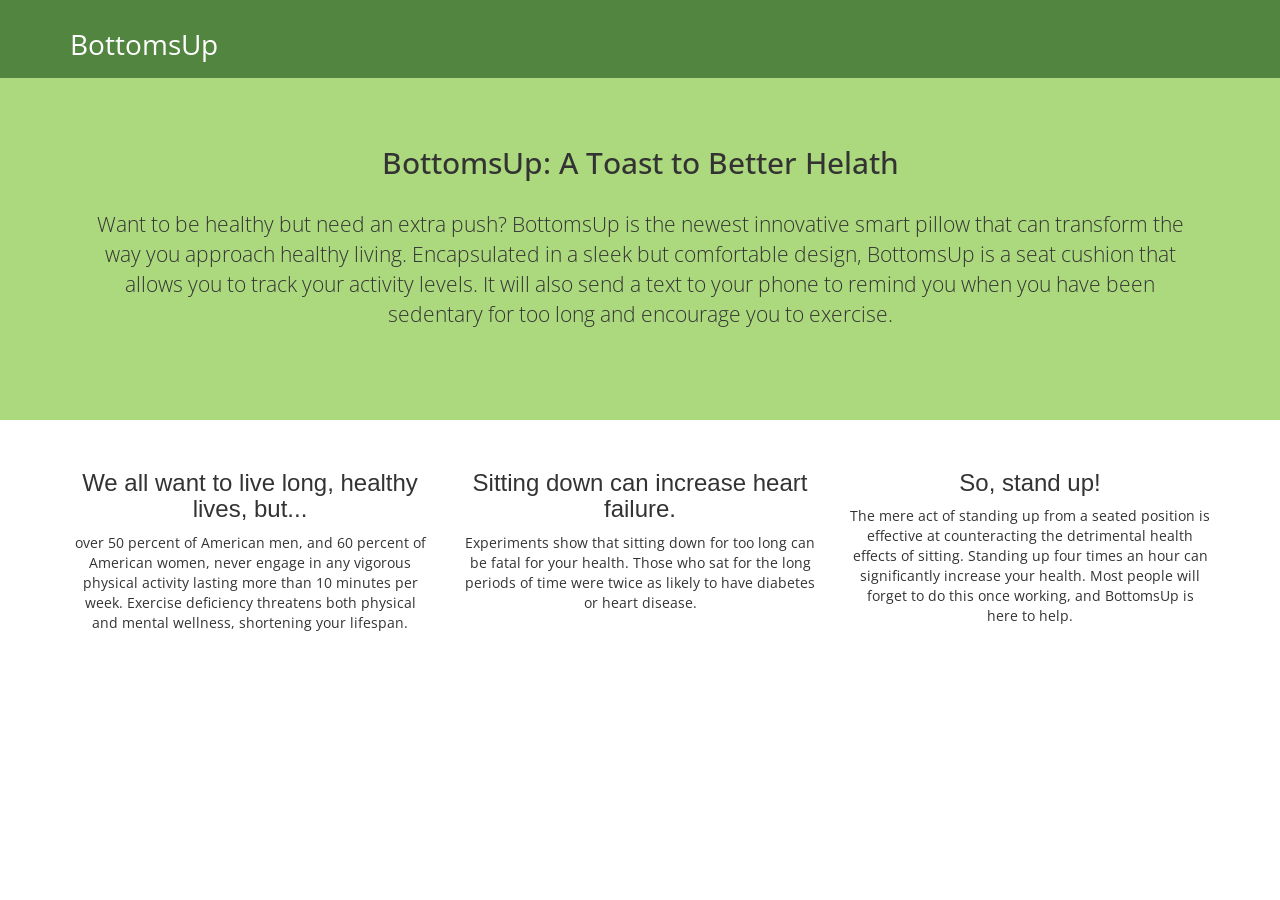
==== index.html @ d42ca1ad "updated wording" ====
<!DOCTYPE html>
<html lang="en">
  <head>
    <meta charset="utf-8">
    <meta http-equiv="X-UA-Compatible" content="IE=edge">
    <meta name="viewport" content="width=device-width, initial-scale=1">
    <meta name="description" content="">
    <meta name="author" content="">
    <link rel="icon" href="../../favicon.ico">

    <title>Bottoms Up</title>

    <!-- Bootstrap core CSS -->
    <link href="dist/css/bootstrap.min.css" rel="stylesheet">
    <!-- Custom styles for this template -->
    <link href='http://fonts.googleapis.com/css?family=Open+Sans' rel='stylesheet' type='text/css'>
    <link href="home.css" rel="stylesheet">
  </head>

  <body>

    <nav id = "menu" class="navbar navbar-inverse navbar-fixed-top" role="navigation">
      <div class="container">
        <div class="navbar-header">
          <button type="button" class="navbar-toggle collapsed" data-toggle="collapse" data-target="#navbar" aria-expanded="false" aria-controls="navbar">
            <span class="sr-only">Toggle navigation</span>
            <span class="icon-bar"></span>
            <span class="icon-bar"></span>
            <span class="icon-bar"></span>
          </button>
          <a class="navbar-brand" href="#">BottomsUp</a>
        </div>
      </div>
    </nav>

    <!-- Header at the top -->
    <div class="jumbotron">
      <div id = "header" class="container">
        <h2>BottomsUp: A Toast to Better Helath</h2><br>
        <p id = "types">Want to be healthy but need an extra push? BottomsUp is the newest innovative smart pillow that can transform the way you approach healthy living. Encapsulated in a sleek but comfortable design, BottomsUp is a seat cushion that allows you to track your activity levels. It will also send a text to your phone to remind you when you have been sedentary for too long and encourage you to exercise.</p>
      </div>
    </div>

    <!--Questions for the Survey -->
    <center>
    <div id = "desc" class="container">
      <div class="row">
        <div class="col-md-4">
          <h3>We all want to live long, healthy lives, but...</h3>
          <p>over 50 percent of American men, and 60 percent of American women, never engage in any vigorous physical activity lasting more than 10 minutes per week. Exercise deficiency threatens both physical and mental wellness, shortening your lifespan.</p>
        </div>
        <div class="col-md-4">
          <h3>Sitting down can increase heart failure.</h3>
          <p>Experiments show that sitting down for too long can be fatal for your health. Those who sat for the long periods of time were twice as likely to have diabetes or heart disease.</p>
       </div>
        <div class="col-md-4">
          <h3>So, stand up!</h3>
          <p>The mere act of standing up from a seated position is effective at counteracting the detrimental health effects of sitting. Standing up four times an hour can significantly increase your health. Most people will forget to do this once working, and BottomsUp is here to help.</p>
        </div>
      </div>

    </div> <!-- /container -->
  </center>


    <!-- Bootstrap core JavaScript
    ================================================== -->
    <!-- Placed at the end of the document so the pages load faster -->
    <script src="https://ajax.googleapis.com/ajax/libs/jquery/1.11.1/jquery.min.js"></script>
    <script src="dist/js/bootstrap.min.js"></script>
    <!-- IE10 viewport hack for Surface/desktop Windows 8 bug -->
    <script src="../../assets/js/ie10-viewport-bug-workaround.js"></script>
    <script src="lib/js/underscore.js"></script>
    <script src="lib/js/backbone.js"></script>
    <script src="chart.js"></script>
    <script src="lib/js/jquery-1.11.1.js"></script>
  </body>
</html>
---- home.css ----
/* Move down content because we have a fixed navbar that is 50px tall */
body {
  padding-top: 50px;
  padding-bottom: 20px;
}

h2, p {
	font-family: 'Open Sans';
}

.range li{
	margin-right: 8%;
	display:inline;
}

#menu {
	background-color: #528540;
	font-family: 'Open Sans';
	border: none;
	padding: 1em;
}

.navbar-brand {
	font-family: 'Open Sans';
	font-size: 2em;
	color: #fff !important;
}

#header {
	font-family: 'Open Sans';
	text-align: center;
	background-color: #ACD97E;
	padding: 2em;
}

.jumbotron {
	background-color: #ACD97E;
}

#desc {
	margin: 2em;
}

#title {
	font-weight: bold;
	position: fixed;
	bottom: 450px;
	left: 41%;
	font-size: 120%;
}

#footer {
	position: fixed;
	bottom: 0px;
}
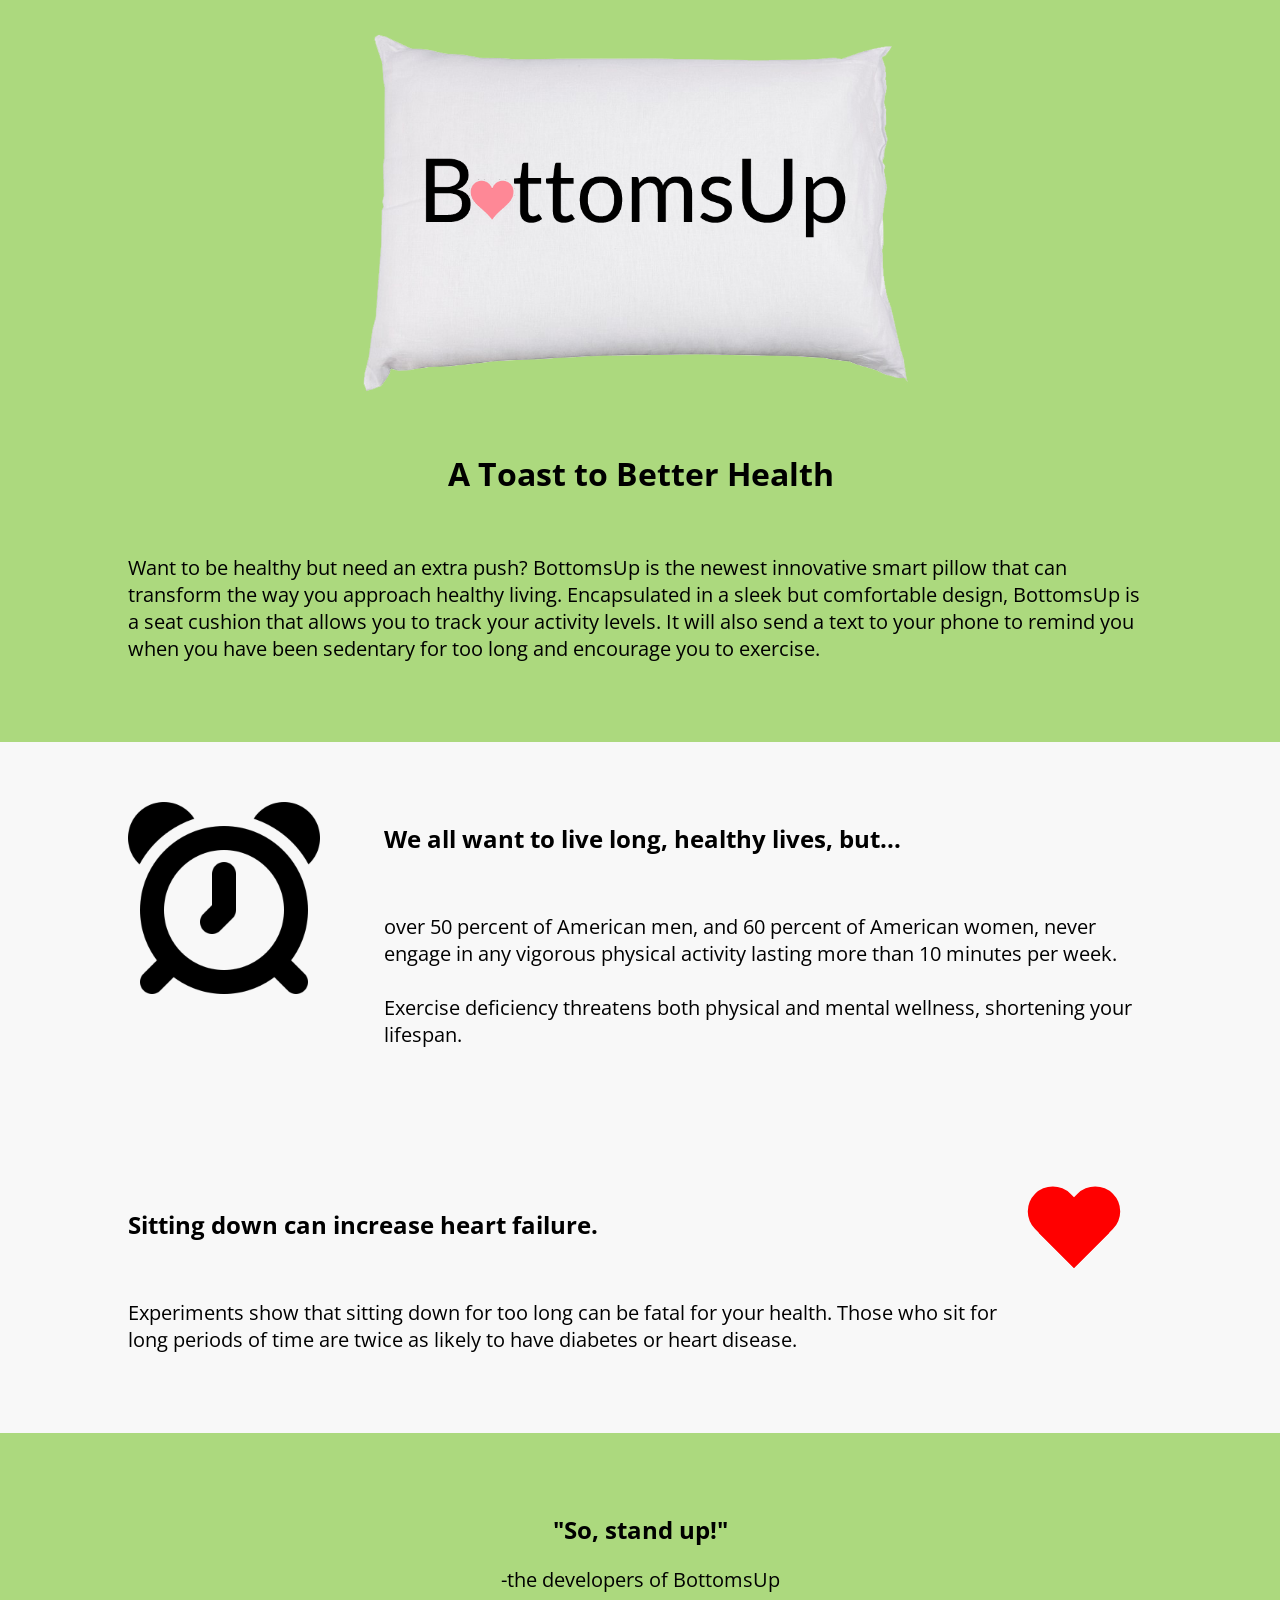
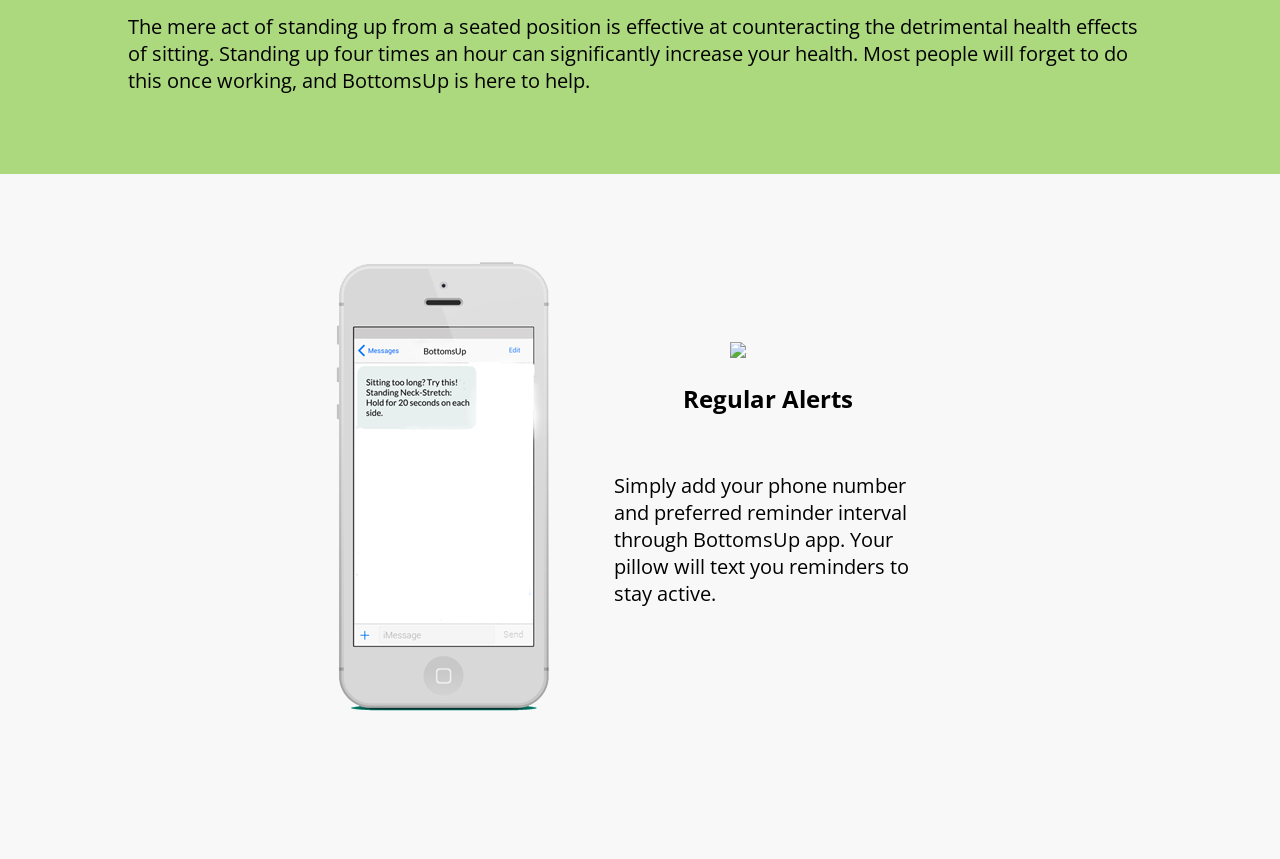
==== commit 36b691dd: "done" ====
--- a/index.html
+++ b/index.html
@@ -10,8 +10,6 @@
 
     <title>Bottoms Up</title>
 
-    <!-- Bootstrap core CSS -->
-    <link href="dist/css/bootstrap.min.css" rel="stylesheet">
     <!-- Custom styles for this template -->
     <link href='http://fonts.googleapis.com/css?family=Open+Sans' rel='stylesheet' type='text/css'>
     <link href="home.css" rel="stylesheet">
@@ -19,48 +17,34 @@
 
   <body>
 
-    <nav id = "menu" class="navbar navbar-inverse navbar-fixed-top" role="navigation">
-      <div class="container">
-        <div class="navbar-header">
-          <button type="button" class="navbar-toggle collapsed" data-toggle="collapse" data-target="#navbar" aria-expanded="false" aria-controls="navbar">
-            <span class="sr-only">Toggle navigation</span>
-            <span class="icon-bar"></span>
-            <span class="icon-bar"></span>
-            <span class="icon-bar"></span>
-          </button>
-          <a class="navbar-brand" href="#">BottomsUp</a>
+    <!-- Header at the top -->
+        <img src="pillow.png" id="pillow"> 
+
+        <h1>A Toast to Better Health</h1><br>
+        <p id="descrip">Want to be healthy but need an extra push? BottomsUp is the newest innovative smart pillow that can transform the way you approach healthy living. Encapsulated in a sleek but comfortable design, BottomsUp is a seat cushion that allows you to track your activity levels. It will also send a text to your phone to remind you when you have been sedentary for too long and encourage you to exercise.</p>
+        <div id="first">
+          <img src="time.png" id="time"> 
+          <h2 id = "one">We all want to live long, healthy lives, but...</h2><br>
+          <p id = "one">over 50 percent of American men, and 60 percent of American women, never engage in any vigorous physical activity lasting more than 10 minutes per week. <br><br>Exercise deficiency threatens both physical and mental wellness, shortening your lifespan.</p>
         </div>
-      </div>
-    </nav>
-
-    <!-- Header at the top -->
-    <div class="jumbotron">
-      <div id = "header" class="container">
-        <h2>BottomsUp: A Toast to Better Helath</h2><br>
-        <p id = "types">Want to be healthy but need an extra push? BottomsUp is the newest innovative smart pillow that can transform the way you approach healthy living. Encapsulated in a sleek but comfortable design, BottomsUp is a seat cushion that allows you to track your activity levels. It will also send a text to your phone to remind you when you have been sedentary for too long and encourage you to exercise.</p>
-      </div>
-    </div>
-
-    <!--Questions for the Survey -->
-    <center>
-    <div id = "desc" class="container">
-      <div class="row">
-        <div class="col-md-4">
-          <h3>We all want to live long, healthy lives, but...</h3>
-          <p>over 50 percent of American men, and 60 percent of American women, never engage in any vigorous physical activity lasting more than 10 minutes per week. Exercise deficiency threatens both physical and mental wellness, shortening your lifespan.</p>
-        </div>
-        <div class="col-md-4">
-          <h3>Sitting down can increase heart failure.</h3>
-          <p>Experiments show that sitting down for too long can be fatal for your health. Those who sat for the long periods of time were twice as likely to have diabetes or heart disease.</p>
+        <div id="second">
+          <div class='heart animated css'></div> 
+          <h2>Sitting down can increase heart failure.</h2><br>
+          <p id = "two">Experiments show that sitting down for too long can be fatal for your health. Those who sit for long periods of time are twice as likely to have diabetes or heart disease.</p>
        </div>
-        <div class="col-md-4">
-          <h3>So, stand up!</h3>
+        <div id = "third">          
+          <h2 align = "center">"So, stand up!"</h2>
+          <p align = "center">-the developers of BottomsUp</p>
           <p>The mere act of standing up from a seated position is effective at counteracting the detrimental health effects of sitting. Standing up four times an hour can significantly increase your health. Most people will forget to do this once working, and BottomsUp is here to help.</p>
         </div>
-      </div>
-
-    </div> <!-- /container -->
-  </center>
+        <div id = "fourth">
+          <img src="phone.png" id="phone"> 
+          <div id="textFour">
+          <img id="megaphone" src="https://az649790.vo.msecnd.net/www/image/d972845bb41241f49a0b3198c2861a57/megaphone_1.png">
+          <h2 align = "center">Regular Alerts</h2><br>
+          <p>Simply add your phone number and preferred reminder interval through BottomsUp app. Your pillow will text you reminders to stay active. </p>
+          </div>
+        </div>
 
 
     <!-- Bootstrap core JavaScript
@@ -70,9 +54,6 @@
     <script src="dist/js/bootstrap.min.js"></script>
     <!-- IE10 viewport hack for Surface/desktop Windows 8 bug -->
     <script src="../../assets/js/ie10-viewport-bug-workaround.js"></script>
-    <script src="lib/js/underscore.js"></script>
-    <script src="lib/js/backbone.js"></script>
-    <script src="chart.js"></script>
     <script src="lib/js/jquery-1.11.1.js"></script>
   </body>
 </html>
--- a/home.css
+++ b/home.css
@@ -1,55 +1,198 @@
 /* Move down content because we have a fixed navbar that is 50px tall */
 body {
-  padding-top: 50px;
-  padding-bottom: 20px;
+  background-color: #ACD97E;
+  margin: 0px;
 }
 
-h2, p {
-	font-family: 'Open Sans';
+#pillow {
+	position: relative;
+	width: 50%;
+	height: auto;
+	margin-left: 25%;
 }
 
-.range li{
-	margin-right: 8%;
-	display:inline;
+h1{
+	font-family: 'Open Sans';
+	font-weight: bold;
+	margin-left: 35%;
+	margin-right: 30%;
 }
 
-#menu {
-	background-color: #528540;
+p {
 	font-family: 'Open Sans';
-	border: none;
-	padding: 1em;
+	margin-left: 10%;
+	margin-right: 10%;
+	font-size: 20px;
 }
 
-.navbar-brand {
-	font-family: 'Open Sans';
-	font-size: 2em;
-	color: #fff !important;
+#descrip {
+	padding-bottom: 60px;
 }
 
-#header {
+h2 {
 	font-family: 'Open Sans';
-	text-align: center;
-	background-color: #ACD97E;
-	padding: 2em;
+	font-weight: bold;
+	margin-left: 10%;
+	margin-right: 10%;
 }
 
-.jumbotron {
-	background-color: #ACD97E;
+#first{
+	background-color: #F8F8F8;
+	padding-top: 60px;
+	padding-bottom: 60px;
+	height: 160%;
 }
 
-#desc {
-	margin: 2em;
+#one {
+	margin-left: 30%;
+}
+#time {
+	float: left;
+	width: 15%;
+	height: auto;
+	margin-left: 10%;
+}
+#second {
+	background-color: #F8F8F8;
+	padding-top: 60px;
+	padding-bottom: 60px;
 }
 
-#title {
-	font-weight: bold;
-	position: fixed;
-	bottom: 450px;
-	left: 41%;
-	font-size: 120%;
+#two {
+	margin-right: 20%;
+}
+/* Most of the heart's CSS came from the Shapes of CSS  */
+/* http://css-tricks.com/examples/ShapesOfCSS/          */
+.heart {
+	float: right;
+	width: 15%;
+	height: auto;
+	margin-right: 5%;
+	padding-top: 5px;
+  
+  -webkit-transform: scale(1);
+  -ms-transform: scale(1);
+  -o-transform: scale(1);
+  -moz-transform: scale(1);
+  transform: scale(1);
+  -webkit-transform-origin: center center;
+  -moz-transform-origin: center center;
+  -ms-transform-origin: center center;
+  -o-transform-origin: center center;
+  transition: all 1s; 
+}
+.heart.css {  
+  -webkit-animation-delay:1s;
+  -moz-animation-delay:1s;
+  -ms-animation-delay:1s;
+  -o-animation-delay:1s;
+  animation-dely:1s;
+}
+.heart.animated {
+  -webkit-animation: 1600ms pulsate infinite alternate ease-in-out;
+  -moz-animation: 1600ms pulsate infinite alternate ease-in-out;
+  -ms-animation: 1600ms pulsate infinite alternate ease-in-out;
+  -o-animation: 1600ms pulsate infinite alternate ease-in-out;
+  animation: 1600ms pulsate infinite alternate ease-in-out;
+}
+.heart:before,
+.heart:after { 
+  position: absolute; 
+  content: "";
+  left: 50px;
+  top: 0;
+  width: 50px;
+  height: 80px;
+  background: red;
+  -moz-border-radius: 50px 50px 0 0;
+  border-radius: 50px 50px 0 0;
+  -webkit-transform: rotate(-45deg);
+     -moz-transform: rotate(-45deg);
+      -ms-transform: rotate(-45deg);
+       -o-transform: rotate(-45deg);
+          transform: rotate(-45deg);
+  -webkit-transform-origin: 0 100%;
+     -moz-transform-origin: 0 100%;
+      -ms-transform-origin: 0 100%;
+       -o-transform-origin: 0 100%;
+          transform-origin: 0 100%;
+}
+.heart:after {
+  left: 0;
+  -webkit-transform: rotate(45deg);
+     -moz-transform: rotate(45deg);
+      -ms-transform: rotate(45deg);
+       -o-transform: rotate(45deg);
+          transform: rotate(45deg);
+  -webkit-transform-origin: 100% 100%;
+     -moz-transform-origin: 100% 100%;
+      -ms-transform-origin: 100% 100%;
+       -o-transform-origin: 100% 100%;
+          transform-origin :100% 100%;
+}
+.heart.css:hover {
+  -webkit-transform: scale(2);
+  -moz-transform: scale(2);
+  -ms-transform: scale(2);
+  -o-transform: scale(2);
+  transform: scale(2);
+  -webkit-animation:'';
+  -moz-animation:none;
+  -ms-animation:'';
+  -o-animation:'';
+  animation:'';
 }
 
-#footer {
-	position: fixed;
-	bottom: 0px;
-}+@keyframes pulsate {
+  0% { transform: scale(1); }
+  50% { transform: scale(1.3); }
+  100% { transform: scale(1); }
+}
+@-webkit-keyframes pulsate {
+  0% { -webkit-transform: scale(1); }
+  50% { -webkit-transform: scale(1.3); }
+  100% { -webkit-transform: scale(1); }
+}
+@-moz-keyframes pulsate {
+  0% { -moz-transform: scale(1); }
+  50% { -moz-transform: scale(1.3); }
+  100% { -moz-transform: scale(1); }  
+}
+@-ms-keyframes pulsate {
+  0% { -ms-transform: scale(1); }
+  50% { -ms-transform: scale(1.3); }
+  100% { -ms-transform: scale(1); }  
+}
+@-o-keyframes pulsate {
+  0% { -o-transform: scale(1); }
+  50% { -o-transform: scale(1.3); }
+  100% { -o-transform: scale(1); }  
+}
+
+
+#third{
+	padding-bottom: 60px;
+	padding-top: 60px;
+}
+
+#phone{
+	margin-left:25%;
+}
+
+#fourth {
+	background-color: #F8F8F8;
+	width: 100%;
+	padding-top: 60px;
+	height: 625px;
+}
+
+#megaphone {
+	margin-left: 40%;
+}
+
+#textFour{
+	margin-left: 45%;
+	margin-right: 25%;
+	margin-top: -400px;
+	padding-bottom: 20px;
+}
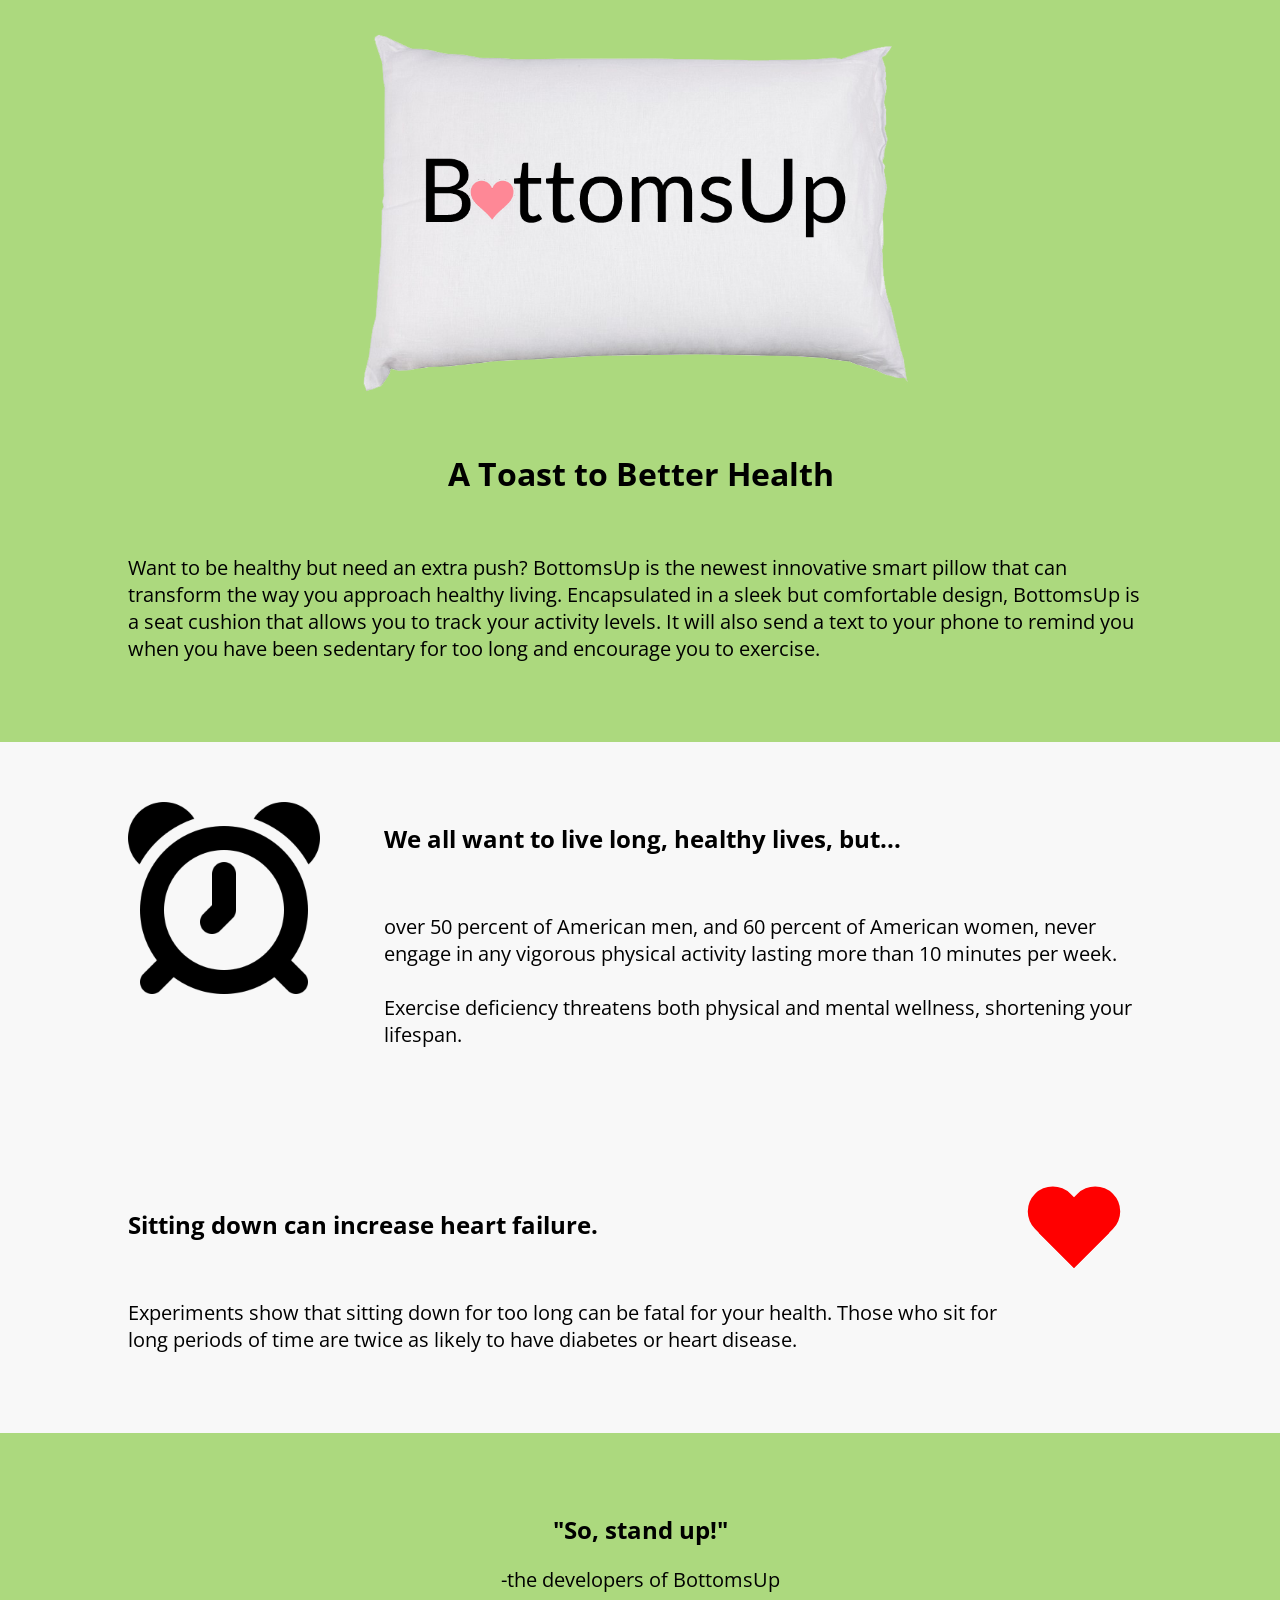
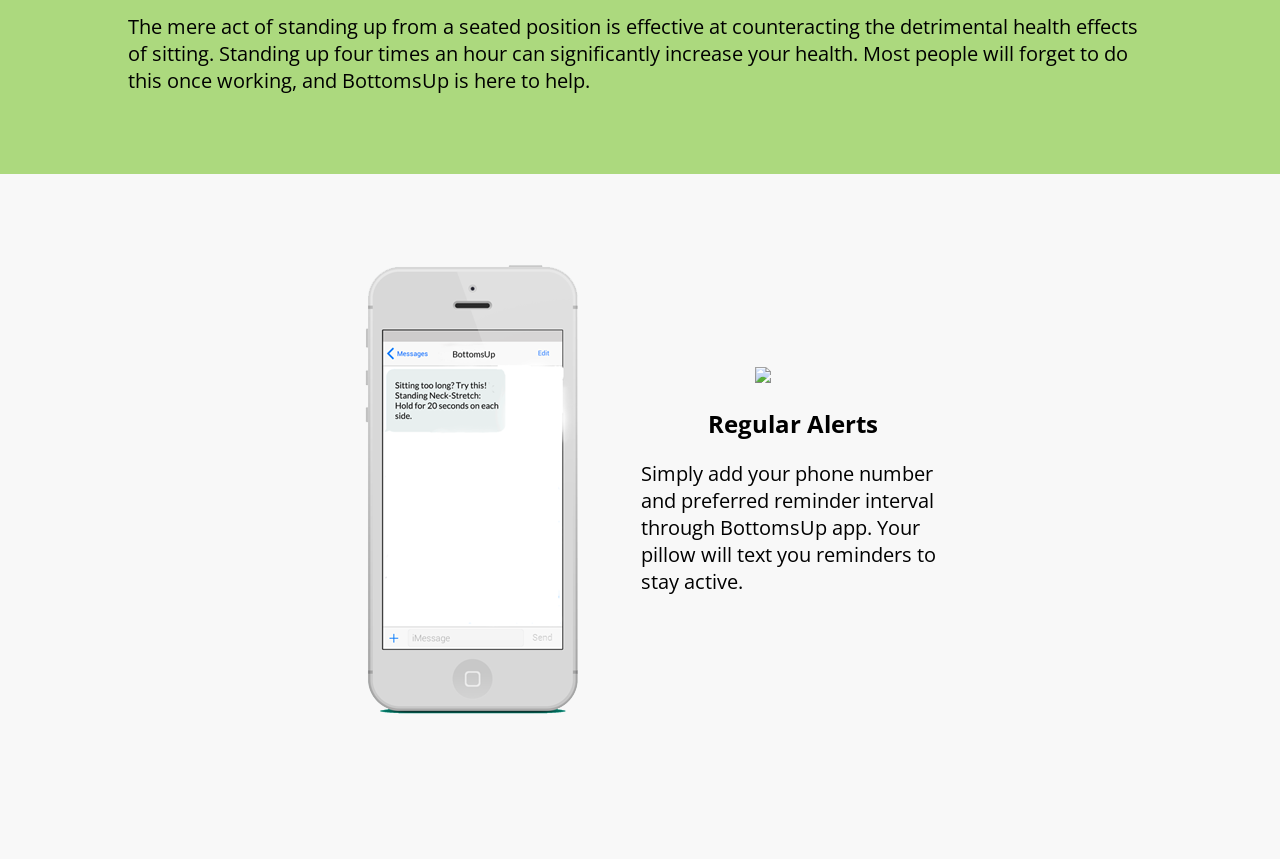
==== commit aa3d4df2: "style edits" ====
--- a/index.html
+++ b/index.html
@@ -38,12 +38,16 @@
           <p>The mere act of standing up from a seated position is effective at counteracting the detrimental health effects of sitting. Standing up four times an hour can significantly increase your health. Most people will forget to do this once working, and BottomsUp is here to help.</p>
         </div>
         <div id = "fourth">
-          <img src="phone.png" id="phone"> 
-          <div id="textFour">
+          <table>
+          <tr>
+          <td><img src="phone.png" id="phone"> </td>
+          <td><div id="textFour">
           <img id="megaphone" src="https://az649790.vo.msecnd.net/www/image/d972845bb41241f49a0b3198c2861a57/megaphone_1.png">
-          <h2 align = "center">Regular Alerts</h2><br>
+          <h2 align = "center">Regular Alerts</h2>
           <p>Simply add your phone number and preferred reminder interval through BottomsUp app. Your pillow will text you reminders to stay active. </p>
-          </div>
+          </div></td>
+          </tr>
+          <table>
         </div>
 
 
--- a/home.css
+++ b/home.css
@@ -175,10 +175,6 @@
 	padding-top: 60px;
 }
 
-#phone{
-	margin-left:25%;
-}
-
 #fourth {
 	background-color: #F8F8F8;
 	width: 100%;
@@ -187,12 +183,10 @@
 }
 
 #megaphone {
-	margin-left: 40%;
+  padding-left: 40%;
 }
 
-#textFour{
-	margin-left: 45%;
-	margin-right: 25%;
-	margin-top: -400px;
-	padding-bottom: 20px;
-}
+table{
+  margin-left: 27%;
+  width: 50%;
+}
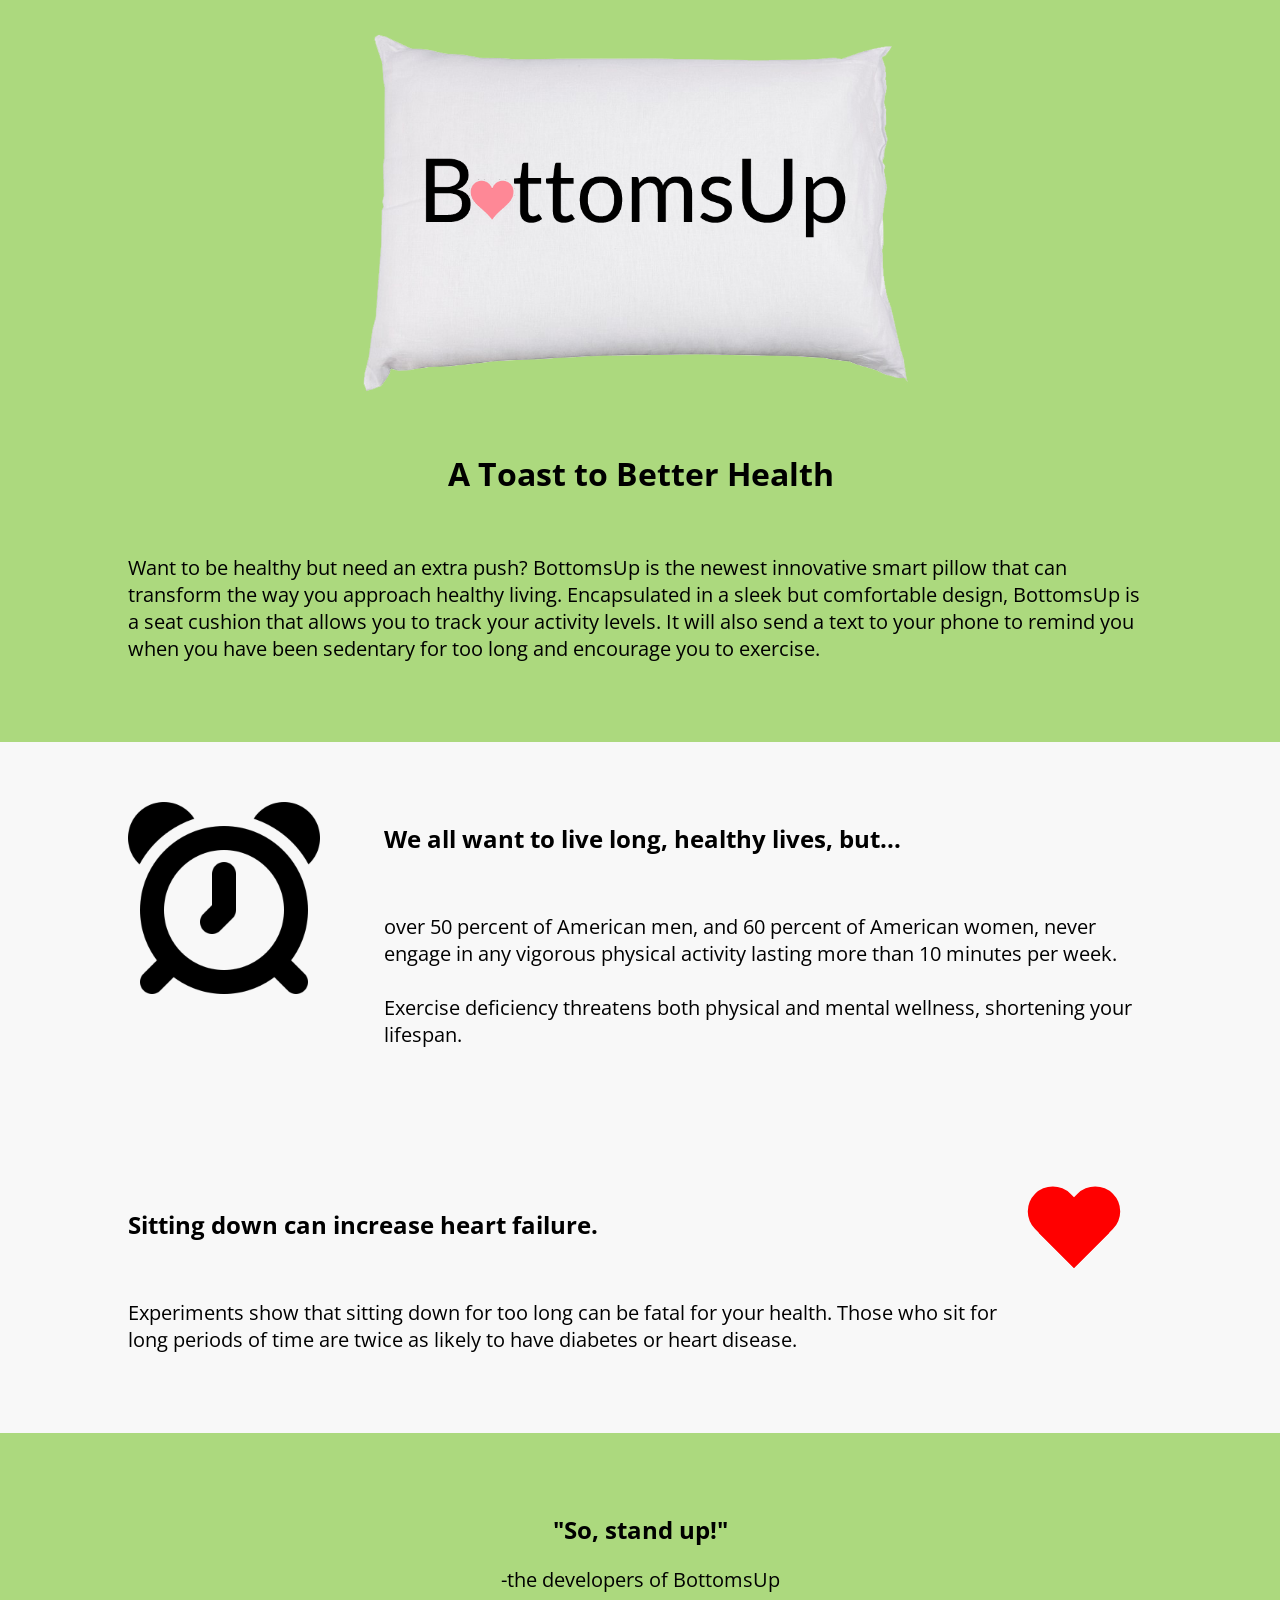
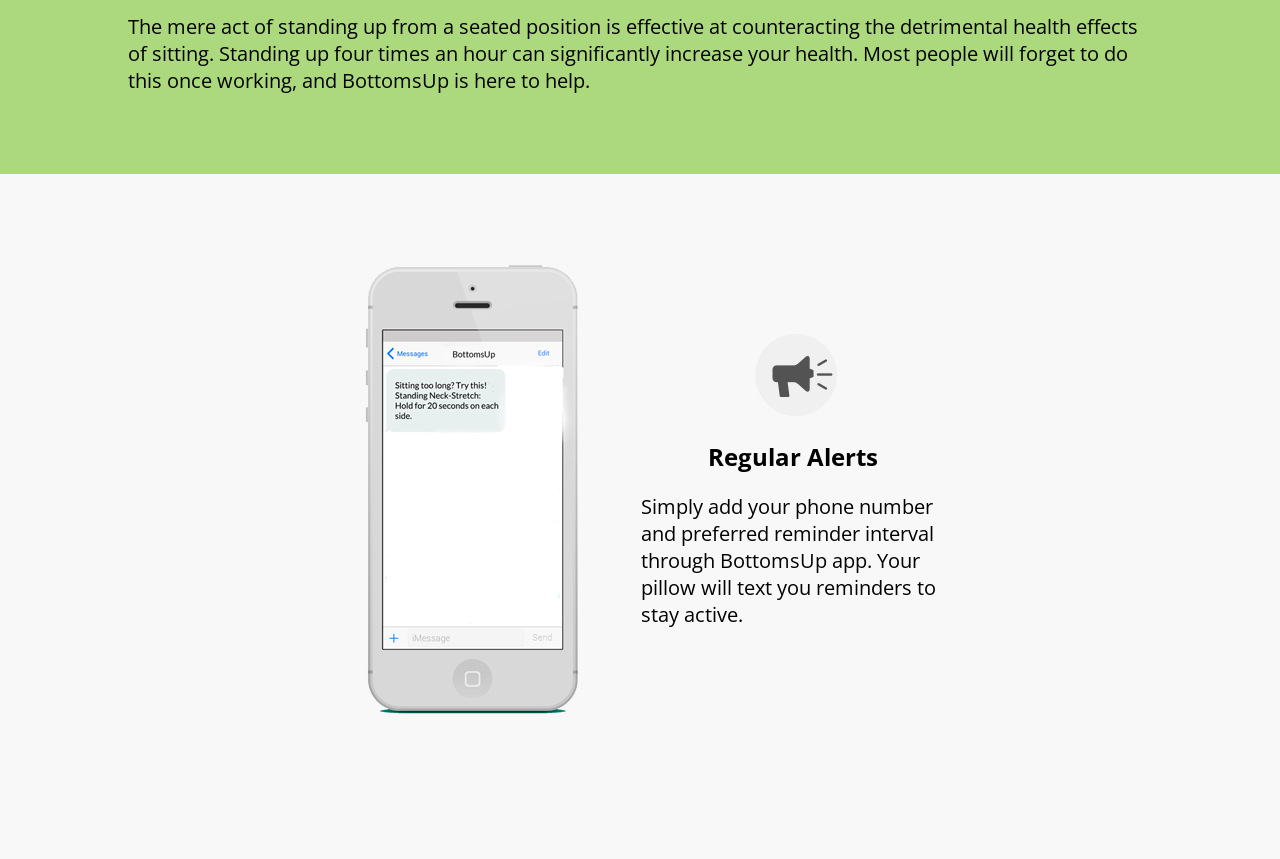
==== commit e76c04ea: "style edits" ====
--- a/index.html
+++ b/index.html
@@ -42,7 +42,7 @@
           <tr>
           <td><img src="phone.png" id="phone"> </td>
           <td><div id="textFour">
-          <img id="megaphone" src="https://az649790.vo.msecnd.net/www/image/d972845bb41241f49a0b3198c2861a57/megaphone_1.png">
+          <img id="megaphone" src="megaphone.png">
           <h2 align = "center">Regular Alerts</h2>
           <p>Simply add your phone number and preferred reminder interval through BottomsUp app. Your pillow will text you reminders to stay active. </p>
           </div></td>
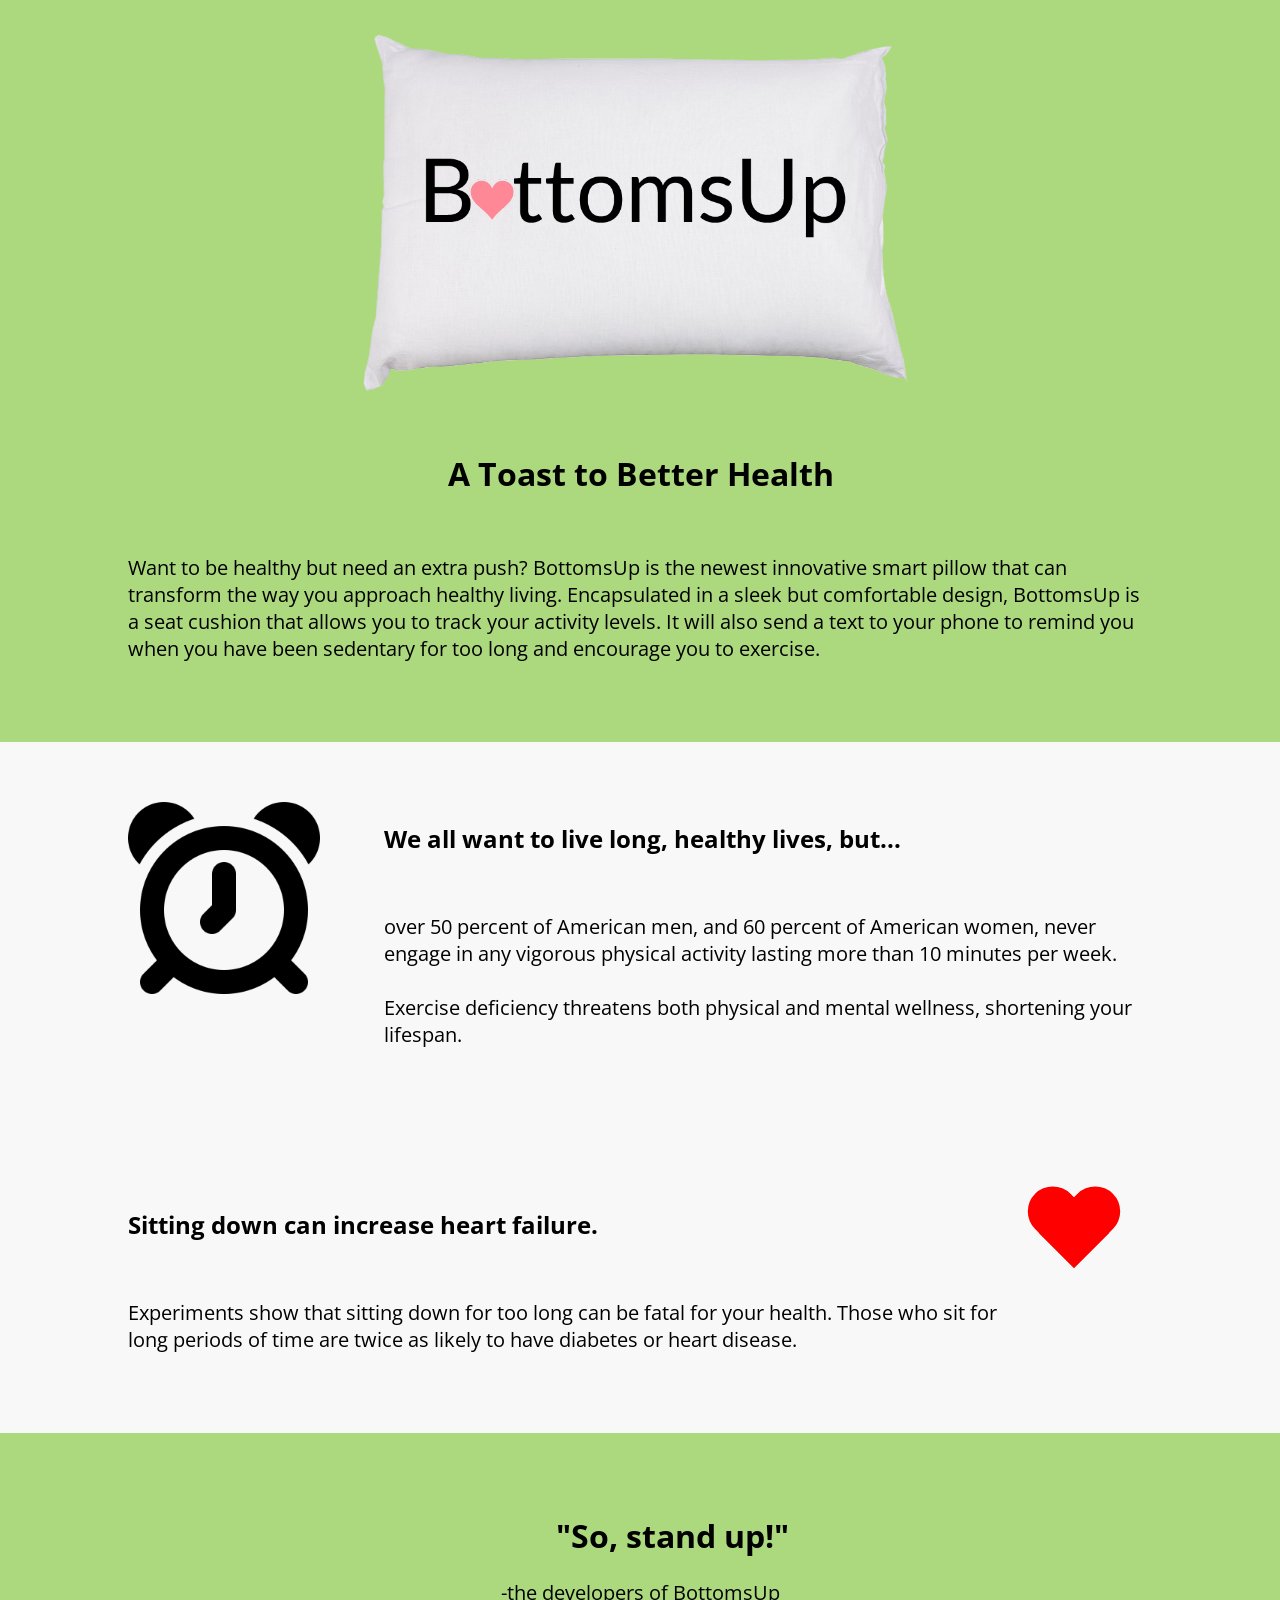
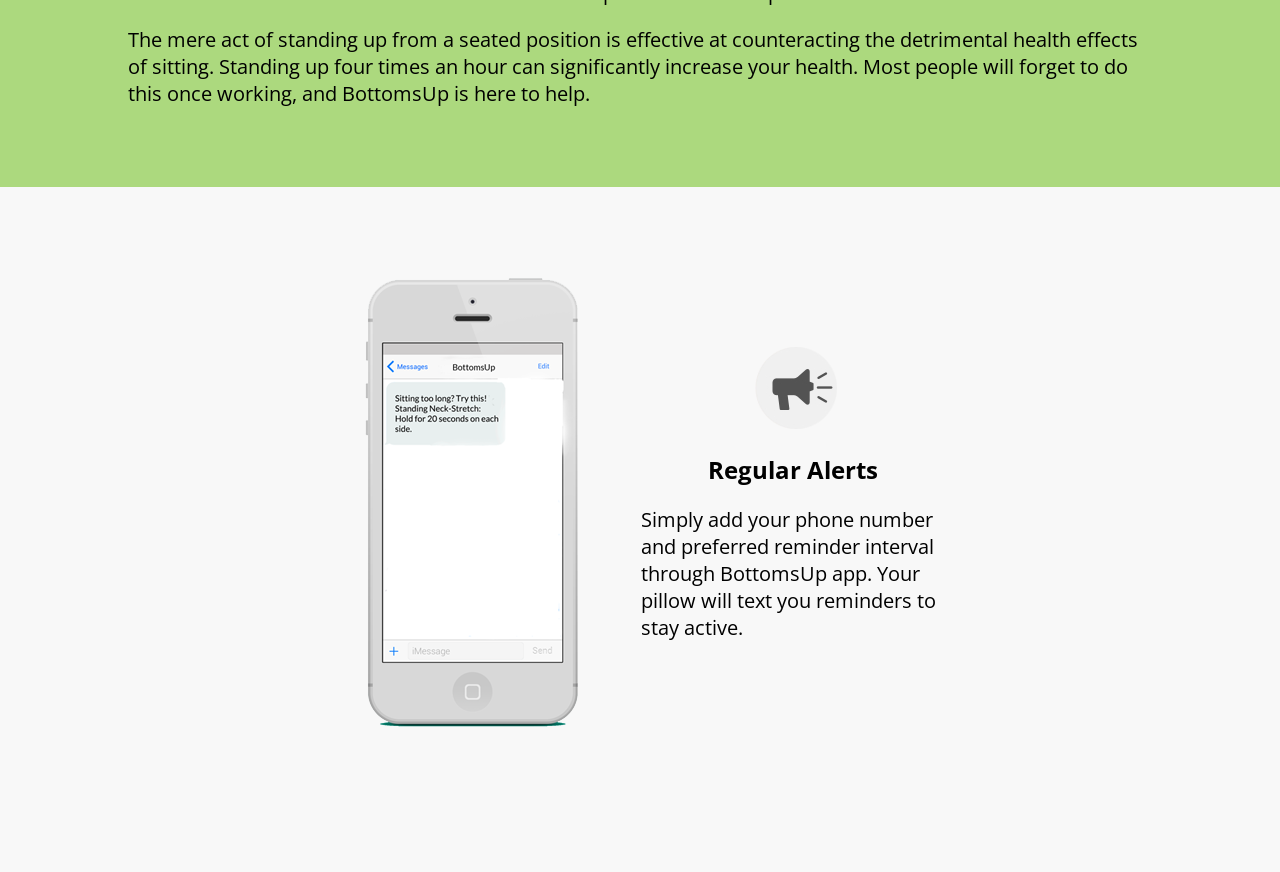
==== commit f318bc66: "fixed mega" ====
--- a/index.html
+++ b/index.html
@@ -33,7 +33,7 @@
           <p id = "two">Experiments show that sitting down for too long can be fatal for your health. Those who sit for long periods of time are twice as likely to have diabetes or heart disease.</p>
        </div>
         <div id = "third">          
-          <h2 align = "center">"So, stand up!"</h2>
+          <h1 align = "center">"So, stand up!"</h1>
           <p align = "center">-the developers of BottomsUp</p>
           <p>The mere act of standing up from a seated position is effective at counteracting the detrimental health effects of sitting. Standing up four times an hour can significantly increase your health. Most people will forget to do this once working, and BottomsUp is here to help.</p>
         </div>
--- a/home.css
+++ b/home.css
@@ -183,7 +183,7 @@
 }
 
 #megaphone {
-  padding-left: 40%;
+  margin-left: 40%;
 }
 
 table{
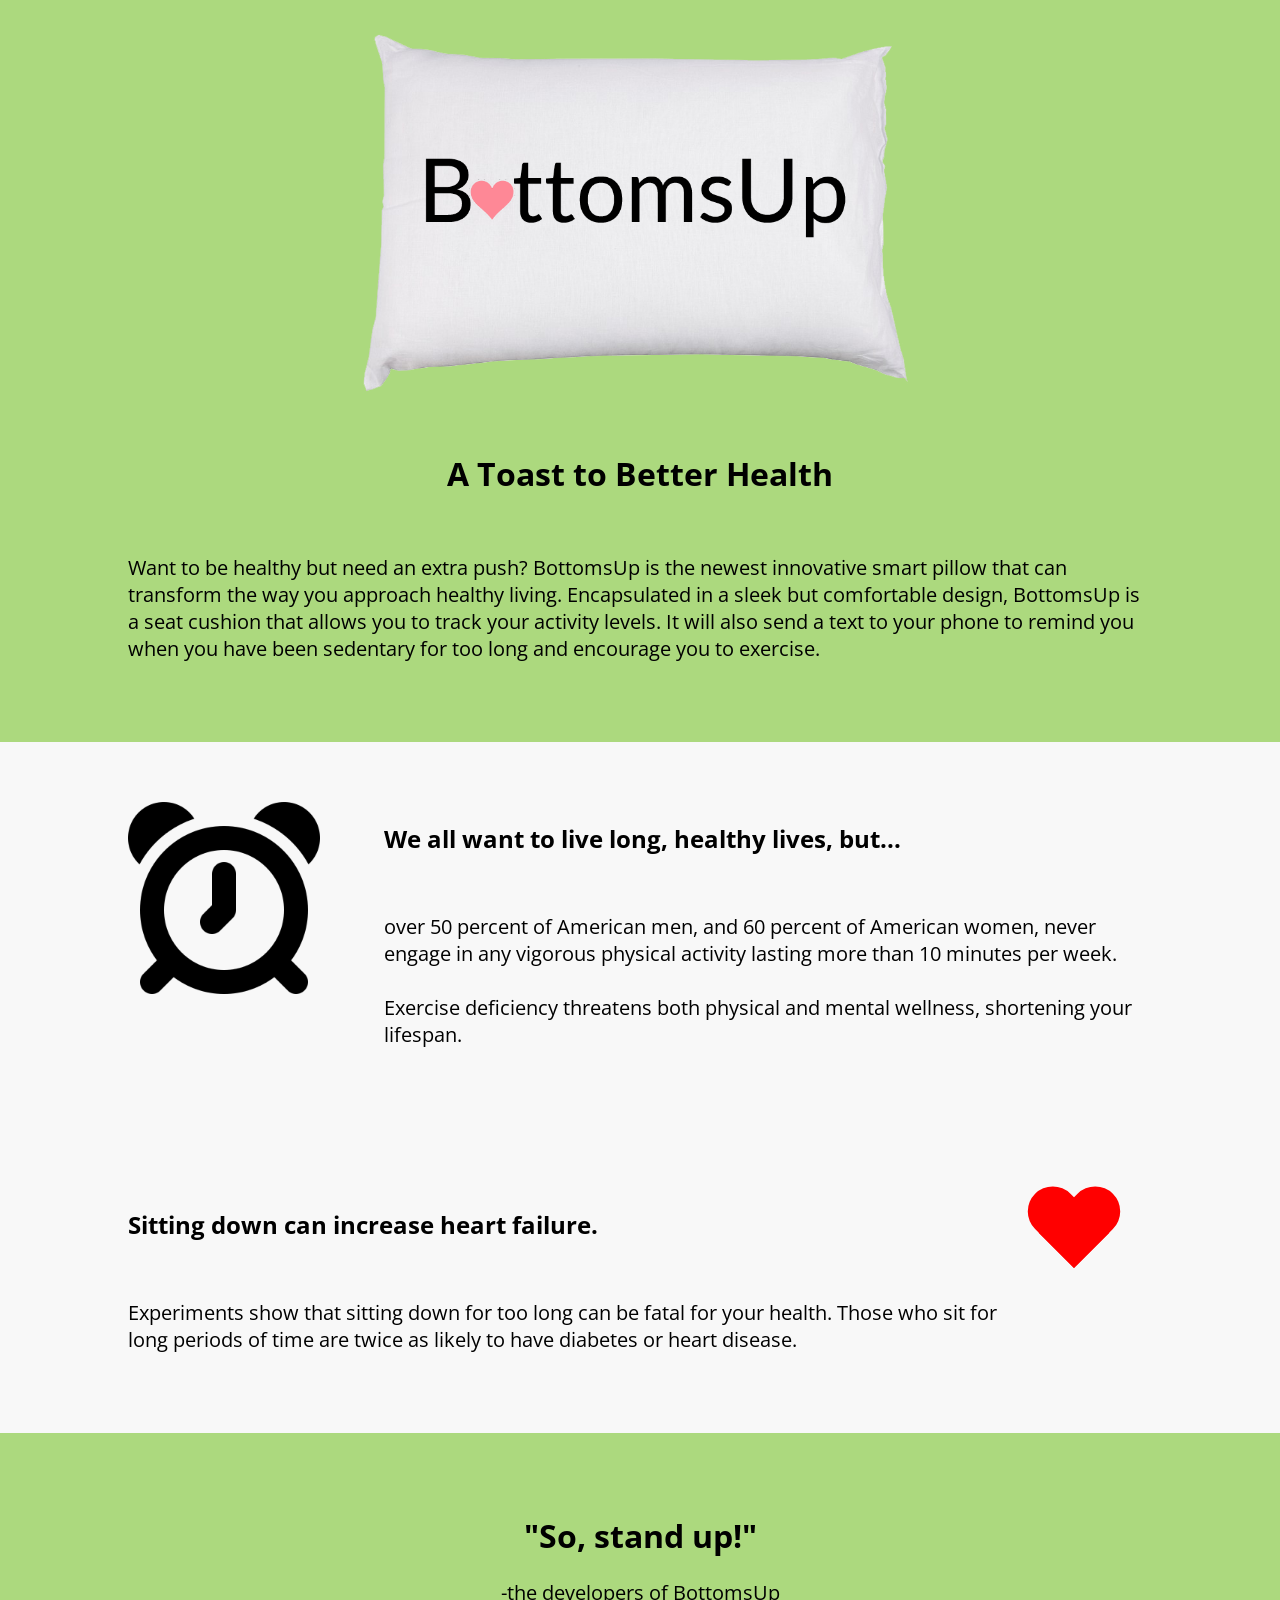
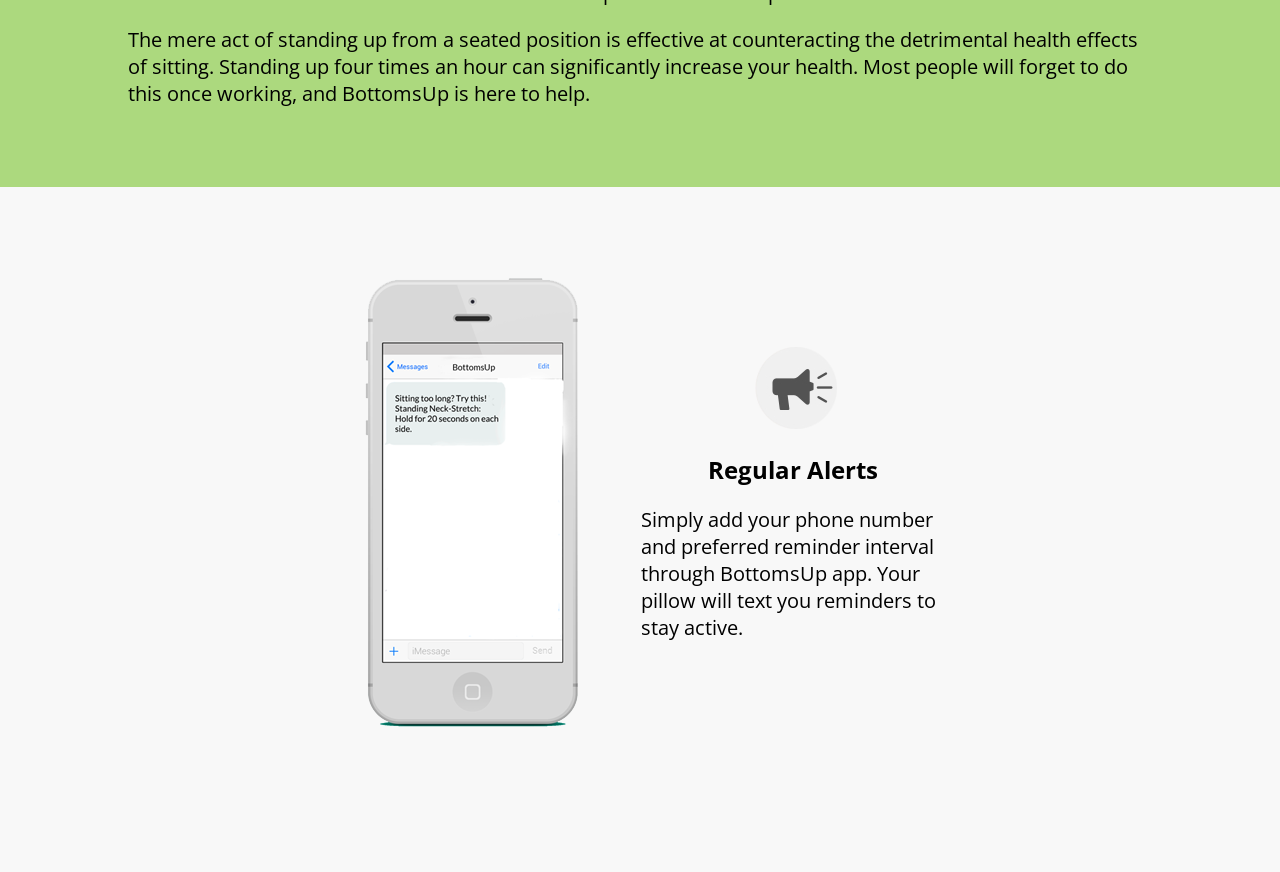
==== commit f526da3f: "fixed style, mega" ====
--- a/index.html
+++ b/index.html
@@ -20,7 +20,7 @@
     <!-- Header at the top -->
         <img src="pillow.png" id="pillow"> 
 
-        <h1>A Toast to Better Health</h1><br>
+        <h1 align = "center">A Toast to Better Health</h1><br>
         <p id="descrip">Want to be healthy but need an extra push? BottomsUp is the newest innovative smart pillow that can transform the way you approach healthy living. Encapsulated in a sleek but comfortable design, BottomsUp is a seat cushion that allows you to track your activity levels. It will also send a text to your phone to remind you when you have been sedentary for too long and encourage you to exercise.</p>
         <div id="first">
           <img src="time.png" id="time"> 
--- a/home.css
+++ b/home.css
@@ -14,8 +14,6 @@
 h1{
 	font-family: 'Open Sans';
 	font-weight: bold;
-	margin-left: 35%;
-	margin-right: 30%;
 }
 
 p {
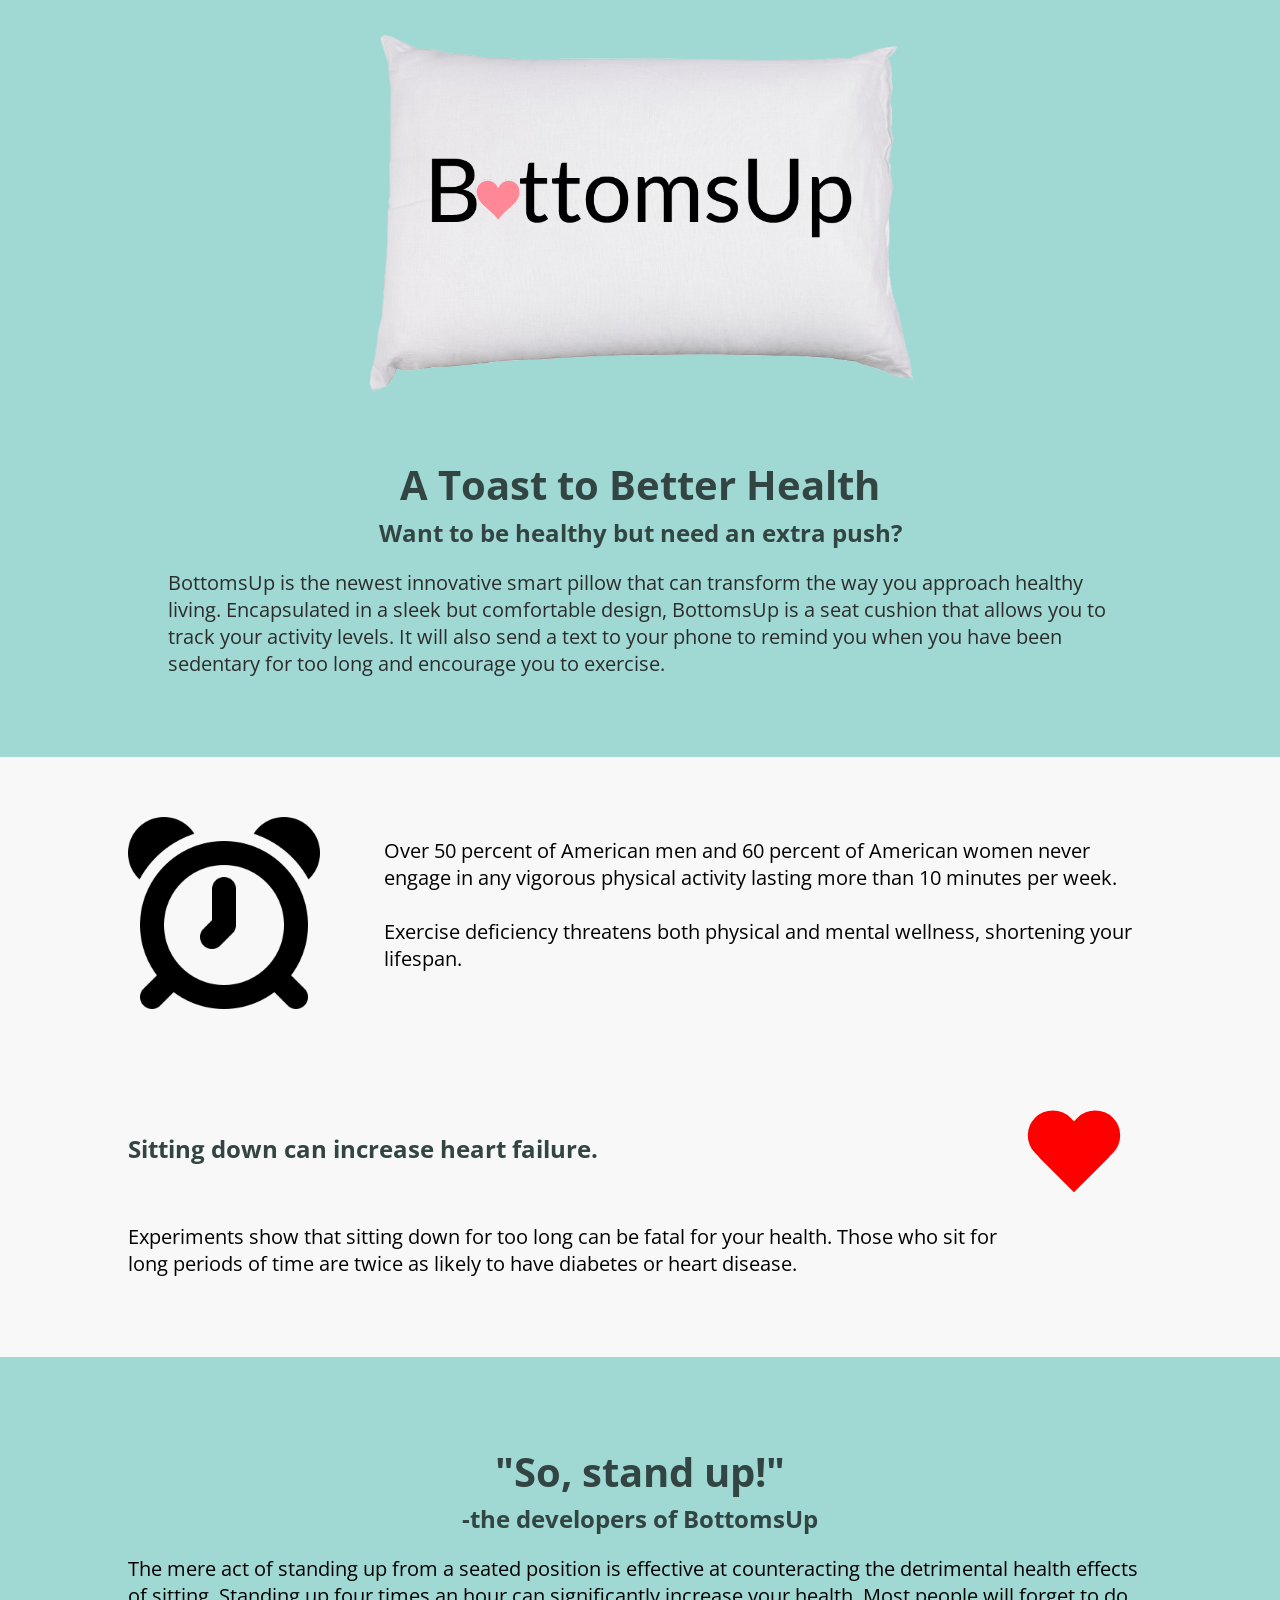
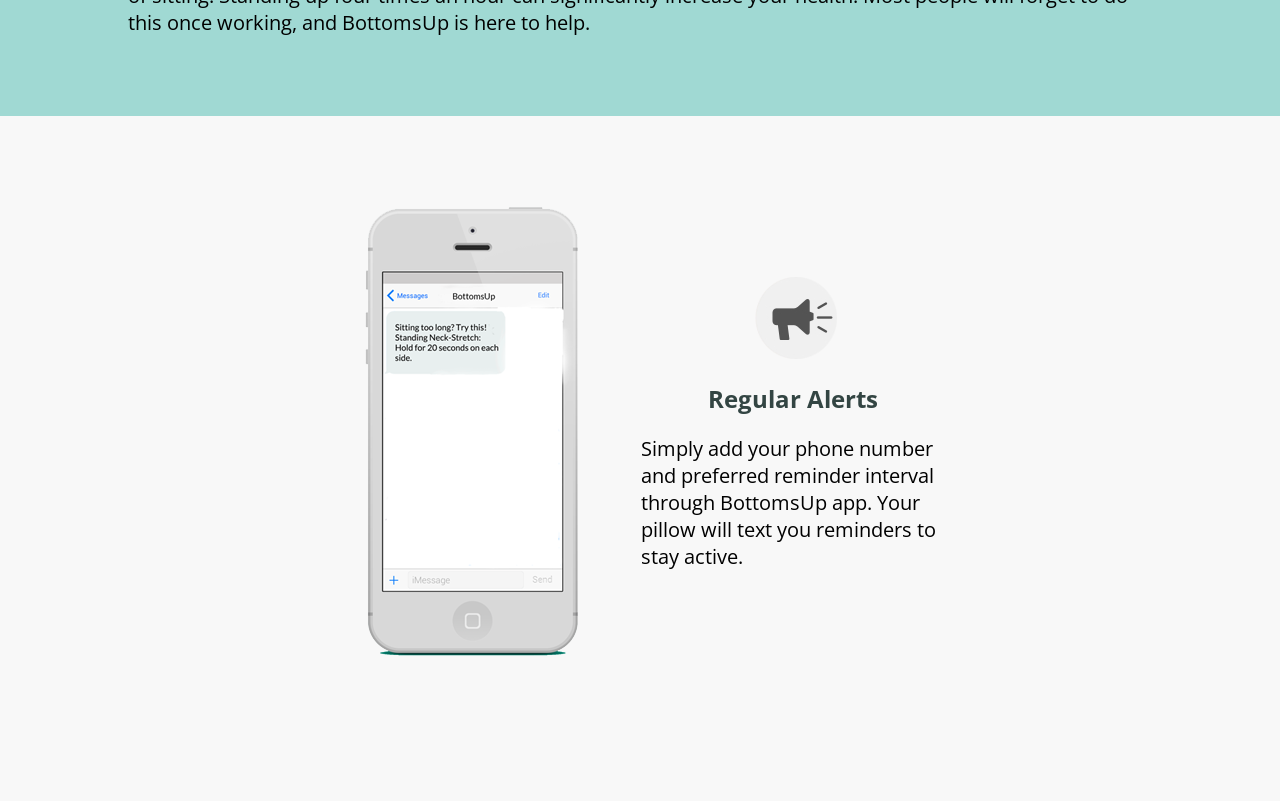
==== commit 26d827e1: "changed color" ====
--- a/index.html
+++ b/index.html
@@ -20,12 +20,12 @@
     <!-- Header at the top -->
         <img src="pillow.png" id="pillow"> 
 
-        <h1 align = "center">A Toast to Better Health</h1><br>
-        <p id="descrip">Want to be healthy but need an extra push? BottomsUp is the newest innovative smart pillow that can transform the way you approach healthy living. Encapsulated in a sleek but comfortable design, BottomsUp is a seat cushion that allows you to track your activity levels. It will also send a text to your phone to remind you when you have been sedentary for too long and encourage you to exercise.</p>
+        <h1 align = "center">A Toast to Better Health</h1>
+        <h2 align = "center"> Want to be healthy but need an extra push? </h2>
+        <p id="descrip"> BottomsUp is the newest innovative smart pillow that can transform the way you approach healthy living. Encapsulated in a sleek but comfortable design, BottomsUp is a seat cushion that allows you to track your activity levels. It will also send a text to your phone to remind you when you have been sedentary for too long and encourage you to exercise.</p>
         <div id="first">
           <img src="time.png" id="time"> 
-          <h2 id = "one">We all want to live long, healthy lives, but...</h2><br>
-          <p id = "one">over 50 percent of American men, and 60 percent of American women, never engage in any vigorous physical activity lasting more than 10 minutes per week. <br><br>Exercise deficiency threatens both physical and mental wellness, shortening your lifespan.</p>
+          <p id = "one">Over 50 percent of American men and 60 percent of American women never engage in any vigorous physical activity lasting more than 10 minutes per week. <br><br>Exercise deficiency threatens both physical and mental wellness, shortening your lifespan.</p>
         </div>
         <div id="second">
           <div class='heart animated css'></div> 
@@ -34,7 +34,7 @@
        </div>
         <div id = "third">          
           <h1 align = "center">"So, stand up!"</h1>
-          <p align = "center">-the developers of BottomsUp</p>
+          <h2 align = "center">-the developers of BottomsUp</h2>
           <p>The mere act of standing up from a seated position is effective at counteracting the detrimental health effects of sitting. Standing up four times an hour can significantly increase your health. Most people will forget to do this once working, and BottomsUp is here to help.</p>
         </div>
         <div id = "fourth">
--- a/home.css
+++ b/home.css
@@ -1,6 +1,6 @@
 /* Move down content because we have a fixed navbar that is 50px tall */
 body {
-  background-color: #ACD97E;
+  background-color: #A0D9D3;
   margin: 0px;
 }
 
@@ -8,12 +8,16 @@
 	position: relative;
 	width: 50%;
 	height: auto;
-	margin-left: 25%;
+	margin-left: 25.5%;
 }
 
 h1{
 	font-family: 'Open Sans';
 	font-weight: bold;
+  color: #334543;
+  font-size: 2.5em;
+  padding: 0;
+  margin-bottom: -0.4em;
 }
 
 p {
@@ -23,8 +27,18 @@
 	font-size: 20px;
 }
 
+h2 {
+  padding: 0;
+  font-family: 'Open Sans';
+  font-weight: bold;
+  color: #334543;
+}
+
 #descrip {
-	padding-bottom: 60px;
+  padding: 2em;
+  padding-top: 0px;
+	padding-bottom: 60px;
+  color: #2c2c2c;
 }
 
 h2 {
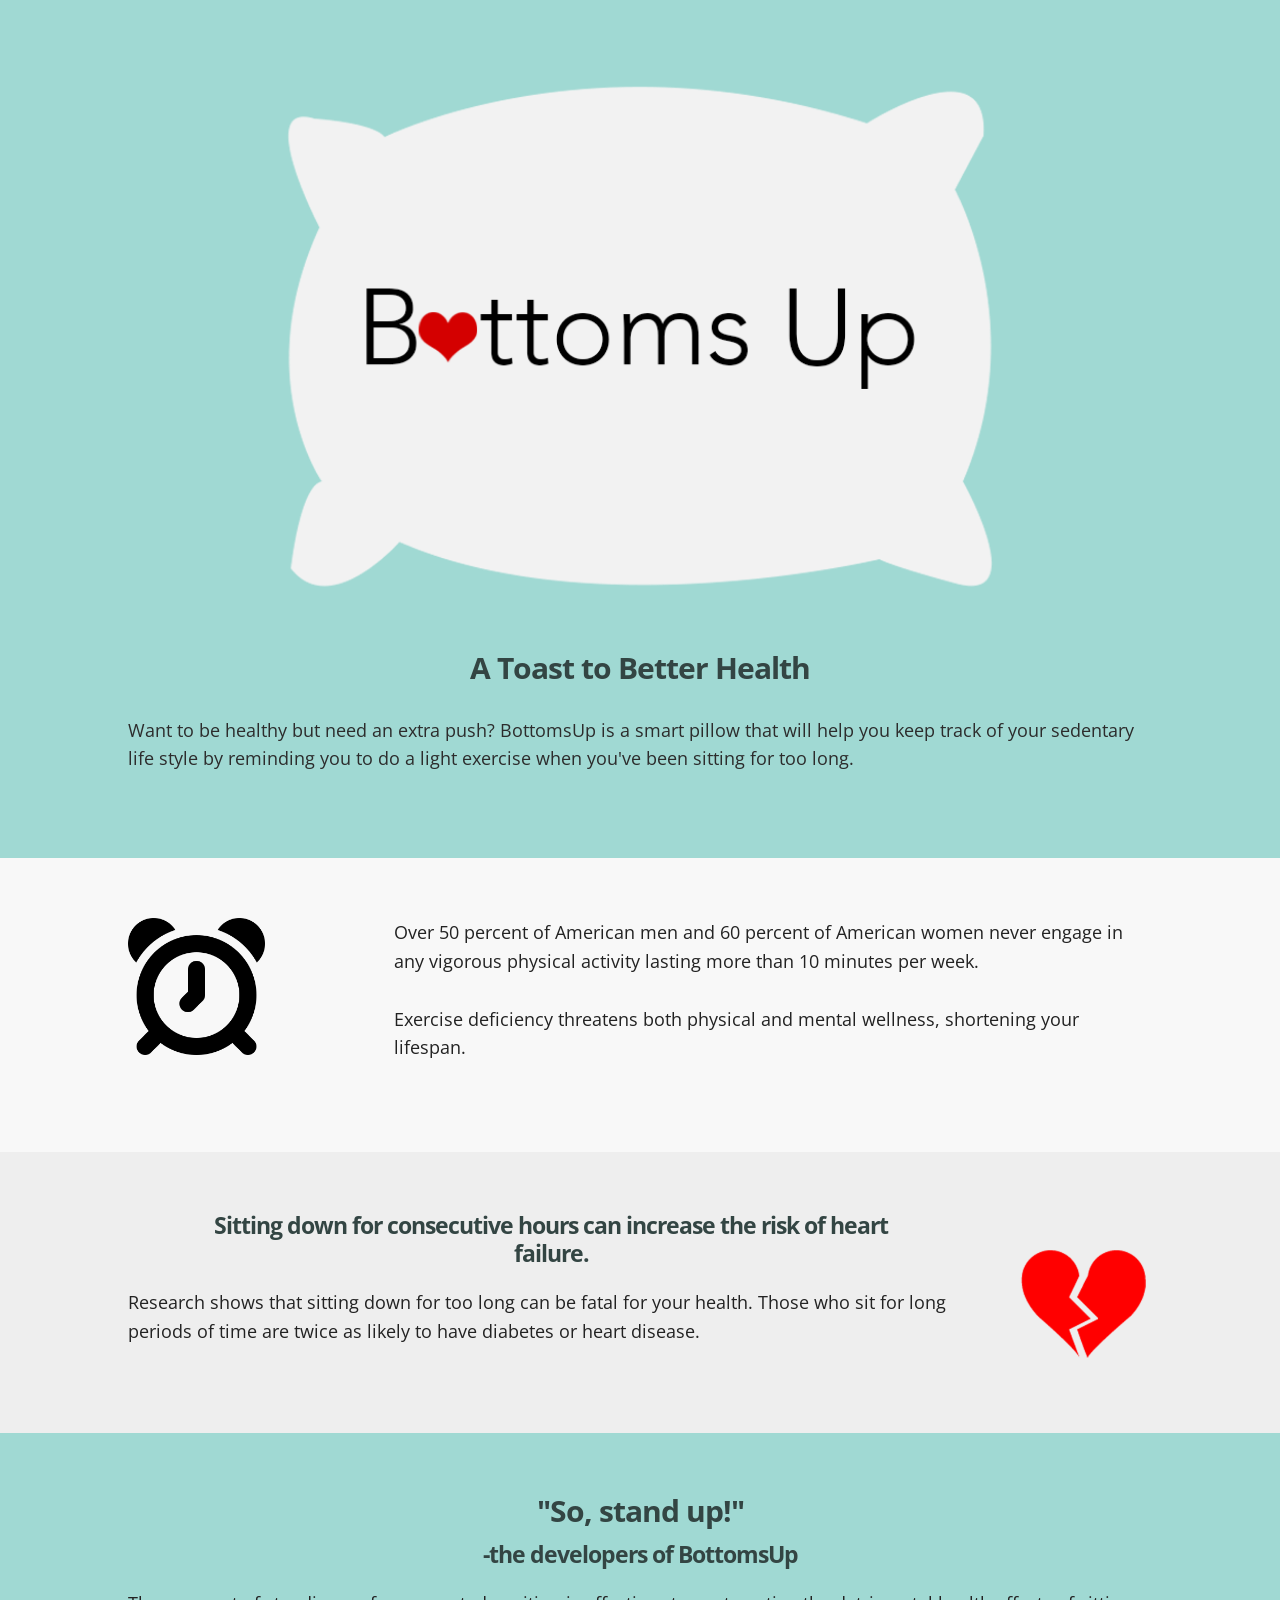
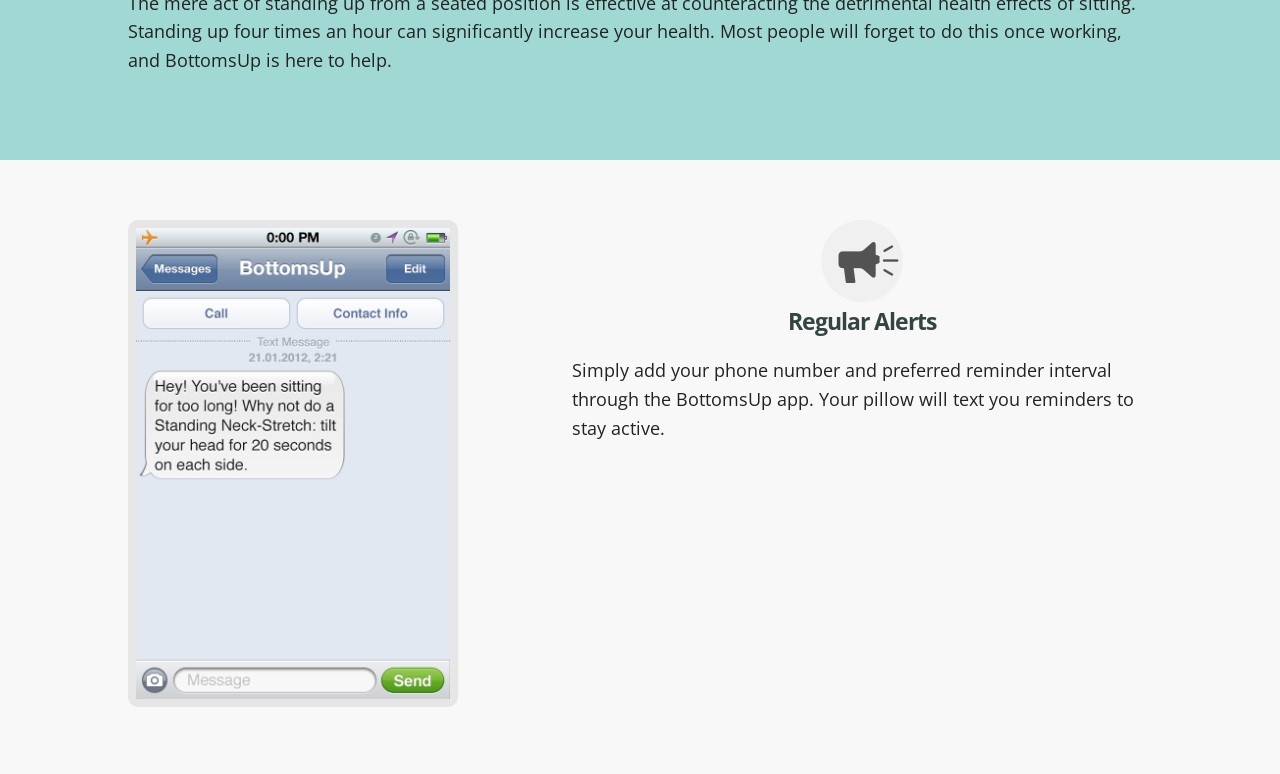
==== commit 6e67c717: "removed some unnecessary files and made layout responsive with skeleton" ====
--- a/index.html
+++ b/index.html
@@ -6,58 +6,65 @@
     <meta name="viewport" content="width=device-width, initial-scale=1">
     <meta name="description" content="">
     <meta name="author" content="">
-    <link rel="icon" href="../../favicon.ico">
 
     <title>Bottoms Up</title>
 
-    <!-- Custom styles for this template -->
     <link href='http://fonts.googleapis.com/css?family=Open+Sans' rel='stylesheet' type='text/css'>
-    <link href="home.css" rel="stylesheet">
+    <link href="css/normalize.css" rel="stylesheet">
+     <link href="css/skeleton.css" rel="stylesheet">
+     <link href="css/home.css" rel="stylesheet">
   </head>
 
   <body>
 
-    <!-- Header at the top -->
-        <img src="pillow.png" id="pillow"> 
+    <div class = "row">
+      <div class = "twelve columns">
+        <h1 id = "header" align = "center"><img src="images/pillow.png" id="pillow"> <br>A Toast to Better Health</h1>
+      </div>
+    </div>
+    <div class = "row">
+      <div class = "twelve columns">
+        <p id="descrip"> Want to be healthy but need an extra push? BottomsUp is a smart pillow that will help you keep track of your sedentary life style by reminding you to do a light exercise when you've been sitting for too long.</p>
+      </div>
+    </div>
+    <div id="first" class = "row">
+      <div class = "two columns">
+        <img src="images/time.png" id="time"> 
+      </div>
+      <div class = "one column"><p></p></div>
+      <div class = "nine columns">
+        <p id = "one">Over 50 percent of American men and 60 percent of American women never engage in any vigorous physical activity lasting more than 10 minutes per week. <br><br>Exercise deficiency threatens both physical and mental wellness, shortening your lifespan.</p>
+      </div>
+    </div>
+    <div id="second" class = "row">
+      <div class = "ten columns">
+        <h2>Sitting down for consecutive hours can increase the risk of heart failure.</h2>
+        <p id = "two">Research shows that sitting down for too long can be fatal for your health. Those who sit for long periods of time are twice as likely to have diabetes or heart disease.</p>
+      </div>
+      <div class = "two columns">
+        <img src = "images/heart.png" id = "heart">
+      </div>
+    </div>
+    <div id = "third" class = "row">
+     <div class = "twelve columns">          
+      <h1 align = "center">"So, stand up!"</h1>
+      <br>
+      <h2 align = "center">-the developers of BottomsUp</h2>
+      <p>The mere act of standing up from a seated position is effective at counteracting the detrimental health effects of sitting. Standing up four times an hour can significantly increase your health. Most people will forget to do this once working, and BottomsUp is here to help.</p>
+      </div>
+    </div>
+    <div id = "fourth" class = "row">
+      <div class = "four columns">            
+        <img id="phone" src="images/phone.png" > 
+       </div>
+      <div class = "one column"><p></p></div>
+      <div class = "seven columns">
+          <h2>
+          <img id="megaphone" src="images/megaphone.png"><br>
+          Regular Alerts</h2>
+          <p id = "three">Simply add your phone number and preferred reminder interval through the BottomsUp app. Your pillow will text you reminders to stay active. </p>
+      </div>
+    </div>
 
-        <h1 align = "center">A Toast to Better Health</h1>
-        <h2 align = "center"> Want to be healthy but need an extra push? </h2>
-        <p id="descrip"> BottomsUp is the newest innovative smart pillow that can transform the way you approach healthy living. Encapsulated in a sleek but comfortable design, BottomsUp is a seat cushion that allows you to track your activity levels. It will also send a text to your phone to remind you when you have been sedentary for too long and encourage you to exercise.</p>
-        <div id="first">
-          <img src="time.png" id="time"> 
-          <p id = "one">Over 50 percent of American men and 60 percent of American women never engage in any vigorous physical activity lasting more than 10 minutes per week. <br><br>Exercise deficiency threatens both physical and mental wellness, shortening your lifespan.</p>
-        </div>
-        <div id="second">
-          <div class='heart animated css'></div> 
-          <h2>Sitting down can increase heart failure.</h2><br>
-          <p id = "two">Experiments show that sitting down for too long can be fatal for your health. Those who sit for long periods of time are twice as likely to have diabetes or heart disease.</p>
-       </div>
-        <div id = "third">          
-          <h1 align = "center">"So, stand up!"</h1>
-          <h2 align = "center">-the developers of BottomsUp</h2>
-          <p>The mere act of standing up from a seated position is effective at counteracting the detrimental health effects of sitting. Standing up four times an hour can significantly increase your health. Most people will forget to do this once working, and BottomsUp is here to help.</p>
-        </div>
-        <div id = "fourth">
-          <table>
-          <tr>
-          <td><img src="phone.png" id="phone"> </td>
-          <td><div id="textFour">
-          <img id="megaphone" src="megaphone.png">
-          <h2 align = "center">Regular Alerts</h2>
-          <p>Simply add your phone number and preferred reminder interval through BottomsUp app. Your pillow will text you reminders to stay active. </p>
-          </div></td>
-          </tr>
-          <table>
-        </div>
-
-
-    <!-- Bootstrap core JavaScript
-    ================================================== -->
-    <!-- Placed at the end of the document so the pages load faster -->
-    <script src="https://ajax.googleapis.com/ajax/libs/jquery/1.11.1/jquery.min.js"></script>
-    <script src="dist/js/bootstrap.min.js"></script>
-    <!-- IE10 viewport hack for Surface/desktop Windows 8 bug -->
-    <script src="../../assets/js/ie10-viewport-bug-workaround.js"></script>
-    <script src="lib/js/jquery-1.11.1.js"></script>
   </body>
 </html>
--- a/css/skeleton.css
+++ b/css/skeleton.css
@@ -0,0 +1,418 @@
+/*
+* Skeleton V2.0.4
+* Copyright 2014, Dave Gamache
+* www.getskeleton.com
+* Free to use under the MIT license.
+* http://www.opensource.org/licenses/mit-license.php
+* 12/29/2014
+*/
+
+
+/* Table of contents
+––––––––––––––––––––––––––––––––––––––––––––––––––
+- Grid
+- Base Styles
+- Typography
+- Links
+- Buttons
+- Forms
+- Lists
+- Code
+- Tables
+- Spacing
+- Utilities
+- Clearing
+- Media Queries
+*/
+
+
+/* Grid
+–––––––––––––––––––––––––––––––––––––––––––––––––– */
+.container {
+  position: relative;
+  width: 100%;
+  max-width: 960px;
+  margin: 0 auto;
+  padding: 0 20px;
+  box-sizing: border-box; }
+.column,
+.columns {
+  width: 100%;
+  float: left;
+  box-sizing: border-box; }
+
+/* For devices larger than 400px */
+@media (min-width: 400px) {
+  .container {
+    width: 85%;
+    padding: 0; }
+}
+
+/* For devices larger than 550px */
+@media (min-width: 550px) {
+  .container {
+    width: 80%; }
+  .column,
+  .columns {
+    margin-left: 4%; }
+  .column:first-child,
+  .columns:first-child {
+    margin-left: 0; }
+
+  .one.column,
+  .one.columns                    { width: 4.66666666667%; }
+  .two.columns                    { width: 13.3333333333%; }
+  .three.columns                  { width: 22%;            }
+  .four.columns                   { width: 30.6666666667%; }
+  .five.columns                   { width: 39.3333333333%; }
+  .six.columns                    { width: 48%;            }
+  .seven.columns                  { width: 56.6666666667%; }
+  .eight.columns                  { width: 65.3333333333%; }
+  .nine.columns                   { width: 74.0%;          }
+  .ten.columns                    { width: 82.6666666667%; }
+  .eleven.columns                 { width: 91.3333333333%; }
+  .twelve.columns                 { width: 100%; margin-left: 0; }
+
+  .one-third.column               { width: 30.6666666667%; }
+  .two-thirds.column              { width: 65.3333333333%; }
+
+  .one-half.column                { width: 48%; }
+
+  /* Offsets */
+  .offset-by-one.column,
+  .offset-by-one.columns          { margin-left: 8.66666666667%; }
+  .offset-by-two.column,
+  .offset-by-two.columns          { margin-left: 17.3333333333%; }
+  .offset-by-three.column,
+  .offset-by-three.columns        { margin-left: 26%;            }
+  .offset-by-four.column,
+  .offset-by-four.columns         { margin-left: 34.6666666667%; }
+  .offset-by-five.column,
+  .offset-by-five.columns         { margin-left: 43.3333333333%; }
+  .offset-by-six.column,
+  .offset-by-six.columns          { margin-left: 52%;            }
+  .offset-by-seven.column,
+  .offset-by-seven.columns        { margin-left: 60.6666666667%; }
+  .offset-by-eight.column,
+  .offset-by-eight.columns        { margin-left: 69.3333333333%; }
+  .offset-by-nine.column,
+  .offset-by-nine.columns         { margin-left: 78.0%;          }
+  .offset-by-ten.column,
+  .offset-by-ten.columns          { margin-left: 86.6666666667%; }
+  .offset-by-eleven.column,
+  .offset-by-eleven.columns       { margin-left: 95.3333333333%; }
+
+  .offset-by-one-third.column,
+  .offset-by-one-third.columns    { margin-left: 34.6666666667%; }
+  .offset-by-two-thirds.column,
+  .offset-by-two-thirds.columns   { margin-left: 69.3333333333%; }
+
+  .offset-by-one-half.column,
+  .offset-by-one-half.columns     { margin-left: 52%; }
+
+}
+
+
+/* Base Styles
+–––––––––––––––––––––––––––––––––––––––––––––––––– */
+/* NOTE
+html is set to 62.5% so that all the REM measurements throughout Skeleton
+are based on 10px sizing. So basically 1.5rem = 15px :) */
+html {
+  font-size: 62.5%; }
+body {
+  font-size: 1.5em; /* currently ems cause chrome bug misinterpreting rems on body element */
+  line-height: 1.6;
+  font-weight: 400;
+  font-family: "Raleway", "HelveticaNeue", "Helvetica Neue", Helvetica, Arial, sans-serif;
+  color: #222; }
+
+
+/* Typography
+–––––––––––––––––––––––––––––––––––––––––––––––––– */
+h1, h2, h3, h4, h5, h6 {
+  margin-top: 0;
+  margin-bottom: 2rem;
+  font-weight: 300; }
+h1 { font-size: 4.0rem; line-height: 1.2;  letter-spacing: -.1rem;}
+h2 { font-size: 3.6rem; line-height: 1.25; letter-spacing: -.1rem; }
+h3 { font-size: 3.0rem; line-height: 1.3;  letter-spacing: -.1rem; }
+h4 { font-size: 2.4rem; line-height: 1.35; letter-spacing: -.08rem; }
+h5 { font-size: 1.8rem; line-height: 1.5;  letter-spacing: -.05rem; }
+h6 { font-size: 1.5rem; line-height: 1.6;  letter-spacing: 0; }
+
+/* Larger than phablet */
+@media (min-width: 550px) {
+  h1 { font-size: 5.0rem; }
+  h2 { font-size: 4.2rem; }
+  h3 { font-size: 3.6rem; }
+  h4 { font-size: 3.0rem; }
+  h5 { font-size: 2.4rem; }
+  h6 { font-size: 1.5rem; }
+}
+
+p {
+  margin-top: 0; }
+
+
+/* Links
+–––––––––––––––––––––––––––––––––––––––––––––––––– */
+a {
+  color: #1EAEDB; }
+a:hover {
+  color: #0FA0CE; }
+
+
+/* Buttons
+–––––––––––––––––––––––––––––––––––––––––––––––––– */
+.button,
+button,
+input[type="submit"],
+input[type="reset"],
+input[type="button"] {
+  display: inline-block;
+  height: 38px;
+  padding: 0 30px;
+  color: #555;
+  text-align: center;
+  font-size: 11px;
+  font-weight: 600;
+  line-height: 38px;
+  letter-spacing: .1rem;
+  text-transform: uppercase;
+  text-decoration: none;
+  white-space: nowrap;
+  background-color: transparent;
+  border-radius: 4px;
+  border: 1px solid #bbb;
+  cursor: pointer;
+  box-sizing: border-box; }
+.button:hover,
+button:hover,
+input[type="submit"]:hover,
+input[type="reset"]:hover,
+input[type="button"]:hover,
+.button:focus,
+button:focus,
+input[type="submit"]:focus,
+input[type="reset"]:focus,
+input[type="button"]:focus {
+  color: #333;
+  border-color: #888;
+  outline: 0; }
+.button.button-primary,
+button.button-primary,
+input[type="submit"].button-primary,
+input[type="reset"].button-primary,
+input[type="button"].button-primary {
+  color: #FFF;
+  background-color: #33C3F0;
+  border-color: #33C3F0; }
+.button.button-primary:hover,
+button.button-primary:hover,
+input[type="submit"].button-primary:hover,
+input[type="reset"].button-primary:hover,
+input[type="button"].button-primary:hover,
+.button.button-primary:focus,
+button.button-primary:focus,
+input[type="submit"].button-primary:focus,
+input[type="reset"].button-primary:focus,
+input[type="button"].button-primary:focus {
+  color: #FFF;
+  background-color: #1EAEDB;
+  border-color: #1EAEDB; }
+
+
+/* Forms
+–––––––––––––––––––––––––––––––––––––––––––––––––– */
+input[type="email"],
+input[type="number"],
+input[type="search"],
+input[type="text"],
+input[type="tel"],
+input[type="url"],
+input[type="password"],
+textarea,
+select {
+  height: 38px;
+  padding: 6px 10px; /* The 6px vertically centers text on FF, ignored by Webkit */
+  background-color: #fff;
+  border: 1px solid #D1D1D1;
+  border-radius: 4px;
+  box-shadow: none;
+  box-sizing: border-box; }
+/* Removes awkward default styles on some inputs for iOS */
+input[type="email"],
+input[type="number"],
+input[type="search"],
+input[type="text"],
+input[type="tel"],
+input[type="url"],
+input[type="password"],
+textarea {
+  -webkit-appearance: none;
+     -moz-appearance: none;
+          appearance: none; }
+textarea {
+  min-height: 65px;
+  padding-top: 6px;
+  padding-bottom: 6px; }
+input[type="email"]:focus,
+input[type="number"]:focus,
+input[type="search"]:focus,
+input[type="text"]:focus,
+input[type="tel"]:focus,
+input[type="url"]:focus,
+input[type="password"]:focus,
+textarea:focus,
+select:focus {
+  border: 1px solid #33C3F0;
+  outline: 0; }
+label,
+legend {
+  display: block;
+  margin-bottom: .5rem;
+  font-weight: 600; }
+fieldset {
+  padding: 0;
+  border-width: 0; }
+input[type="checkbox"],
+input[type="radio"] {
+  display: inline; }
+label > .label-body {
+  display: inline-block;
+  margin-left: .5rem;
+  font-weight: normal; }
+
+
+/* Lists
+–––––––––––––––––––––––––––––––––––––––––––––––––– */
+ul {
+  list-style: circle inside; }
+ol {
+  list-style: decimal inside; }
+ol, ul {
+  padding-left: 0;
+  margin-top: 0; }
+ul ul,
+ul ol,
+ol ol,
+ol ul {
+  margin: 1.5rem 0 1.5rem 3rem;
+  font-size: 90%; }
+li {
+  margin-bottom: 1rem; }
+
+
+/* Code
+–––––––––––––––––––––––––––––––––––––––––––––––––– */
+code {
+  padding: .2rem .5rem;
+  margin: 0 .2rem;
+  font-size: 90%;
+  white-space: nowrap;
+  background: #F1F1F1;
+  border: 1px solid #E1E1E1;
+  border-radius: 4px; }
+pre > code {
+  display: block;
+  padding: 1rem 1.5rem;
+  white-space: pre; }
+
+
+/* Tables
+–––––––––––––––––––––––––––––––––––––––––––––––––– */
+th,
+td {
+  padding: 12px 15px;
+  text-align: left;
+  border-bottom: 1px solid #E1E1E1; }
+th:first-child,
+td:first-child {
+  padding-left: 0; }
+th:last-child,
+td:last-child {
+  padding-right: 0; }
+
+
+/* Spacing
+–––––––––––––––––––––––––––––––––––––––––––––––––– */
+button,
+.button {
+  margin-bottom: 1rem; }
+input,
+textarea,
+select,
+fieldset {
+  margin-bottom: 1.5rem; }
+pre,
+blockquote,
+dl,
+figure,
+table,
+p,
+ul,
+ol,
+form {
+  margin-bottom: 2.5rem; }
+
+
+/* Utilities
+–––––––––––––––––––––––––––––––––––––––––––––––––– */
+.u-full-width {
+  width: 100%;
+  box-sizing: border-box; }
+.u-max-full-width {
+  max-width: 100%;
+  box-sizing: border-box; }
+.u-pull-right {
+  float: right; }
+.u-pull-left {
+  float: left; }
+
+
+/* Misc
+–––––––––––––––––––––––––––––––––––––––––––––––––– */
+hr {
+  margin-top: 3rem;
+  margin-bottom: 3.5rem;
+  border-width: 0;
+  border-top: 1px solid #E1E1E1; }
+
+
+/* Clearing
+–––––––––––––––––––––––––––––––––––––––––––––––––– */
+
+/* Self Clearing Goodness */
+.container:after,
+.row:after,
+.u-cf {
+  content: "";
+  display: table;
+  clear: both; }
+
+
+/* Media Queries
+–––––––––––––––––––––––––––––––––––––––––––––––––– */
+/*
+Note: The best way to structure the use of media queries is to create the queries
+near the relevant code. For example, if you wanted to change the styles for buttons
+on small devices, paste the mobile query code up in the buttons section and style it
+there.
+*/
+
+
+/* Larger than mobile */
+@media (min-width: 400px) {}
+
+/* Larger than phablet (also point when grid becomes active) */
+@media (min-width: 550px) {}
+
+/* Larger than tablet */
+@media (min-width: 750px) {}
+
+/* Larger than desktop */
+@media (min-width: 1000px) {}
+
+/* Larger than Desktop HD */
+@media (min-width: 1200px) {}
--- a/css/home.css
+++ b/css/home.css
@@ -0,0 +1,127 @@
+/* Move down content because we have a fixed navbar that is 50px tall */
+body {
+  background-color: #A0D9D3;
+  margin: 0px;
+}
+
+#landing {
+  height: 100%;
+}
+
+#pillow {
+	position: relative;
+	width: 80%;
+	height: auto;
+	margin-left: auto;
+  margin-right: auto;
+}
+
+#header {
+  margin-top: 2em;
+  margin-bottom: 1em;
+}
+
+#heart {
+  width: 100%;
+  margin-top: 2em;
+}
+
+#phone {
+  width: 100%;
+  border: solid 8px #e6e6e6;
+  border-radius: 10px;
+}
+
+h1{
+	font-family: 'Open Sans';
+	font-weight: bold;
+  color: #334543;
+  font-size: 2em;
+  margin-bottom: -0.4em;
+}
+
+p {
+	font-family: 'Open Sans';
+	font-size: 1.2em;
+}
+
+h2 {
+  font-family: 'Open Sans';
+  font-weight: bold;
+  color: #334543;
+  font-size: 1.5em;
+  text-align: center;
+}
+
+#descrip {
+  padding-top: 0px;
+	padding-bottom: 60px;
+  color: #2c2c2c;
+}
+
+h2 {
+	font-family: 'Open Sans';
+	font-weight: bold;
+	margin-left: 10%;
+	margin-right: 10%;
+}
+
+#first{
+	background-color: #F8F8F8;
+	padding-top: 60px;
+	padding-bottom: 60px;
+	height: 160%;
+}
+
+#one, #three {
+  text-align: left;
+  
+}
+
+#two {
+  text-align: left;
+  margin: 0;
+}
+
+#time {
+	width: 100%;
+	height: auto;
+  margin-bottom: 2em;
+}
+
+#second {
+	background-color: #EEEEEE;
+	padding-top: 60px;
+	padding-bottom: 60px;
+}
+
+#third{
+	padding-bottom: 60px;
+	padding-top: 60px;
+}
+
+#fourth {
+	background-color: #F8F8F8;
+	padding-top: 60px;
+  padding-bottom: 60px;
+	text-align: center;
+}
+
+table{
+  width: 80%;
+  margin-left: auto;
+  margin-right: auto;
+}
+
+tr {
+  vertical-align: middle;
+}
+
+td {
+  text-align: center;
+}
+.row {
+  padding-left: 10%;
+  padding-right: 10%;
+}
+
